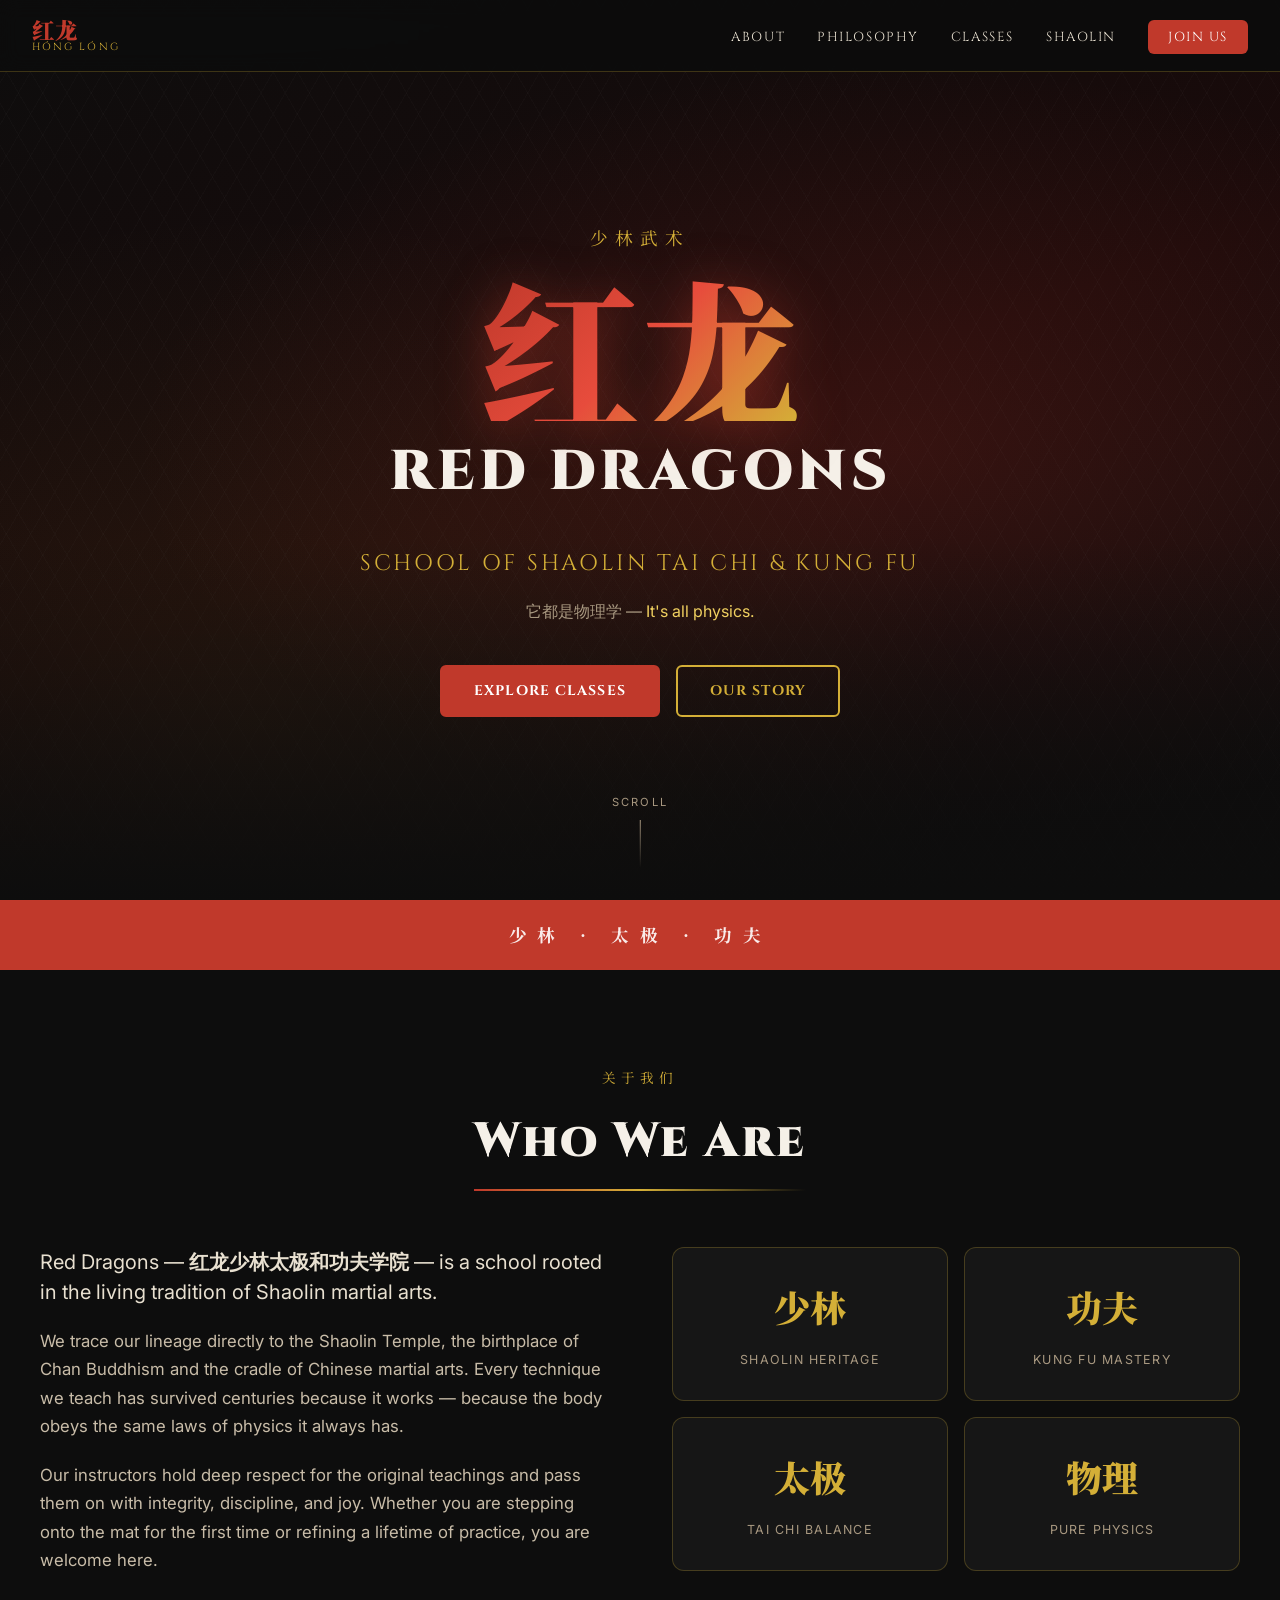
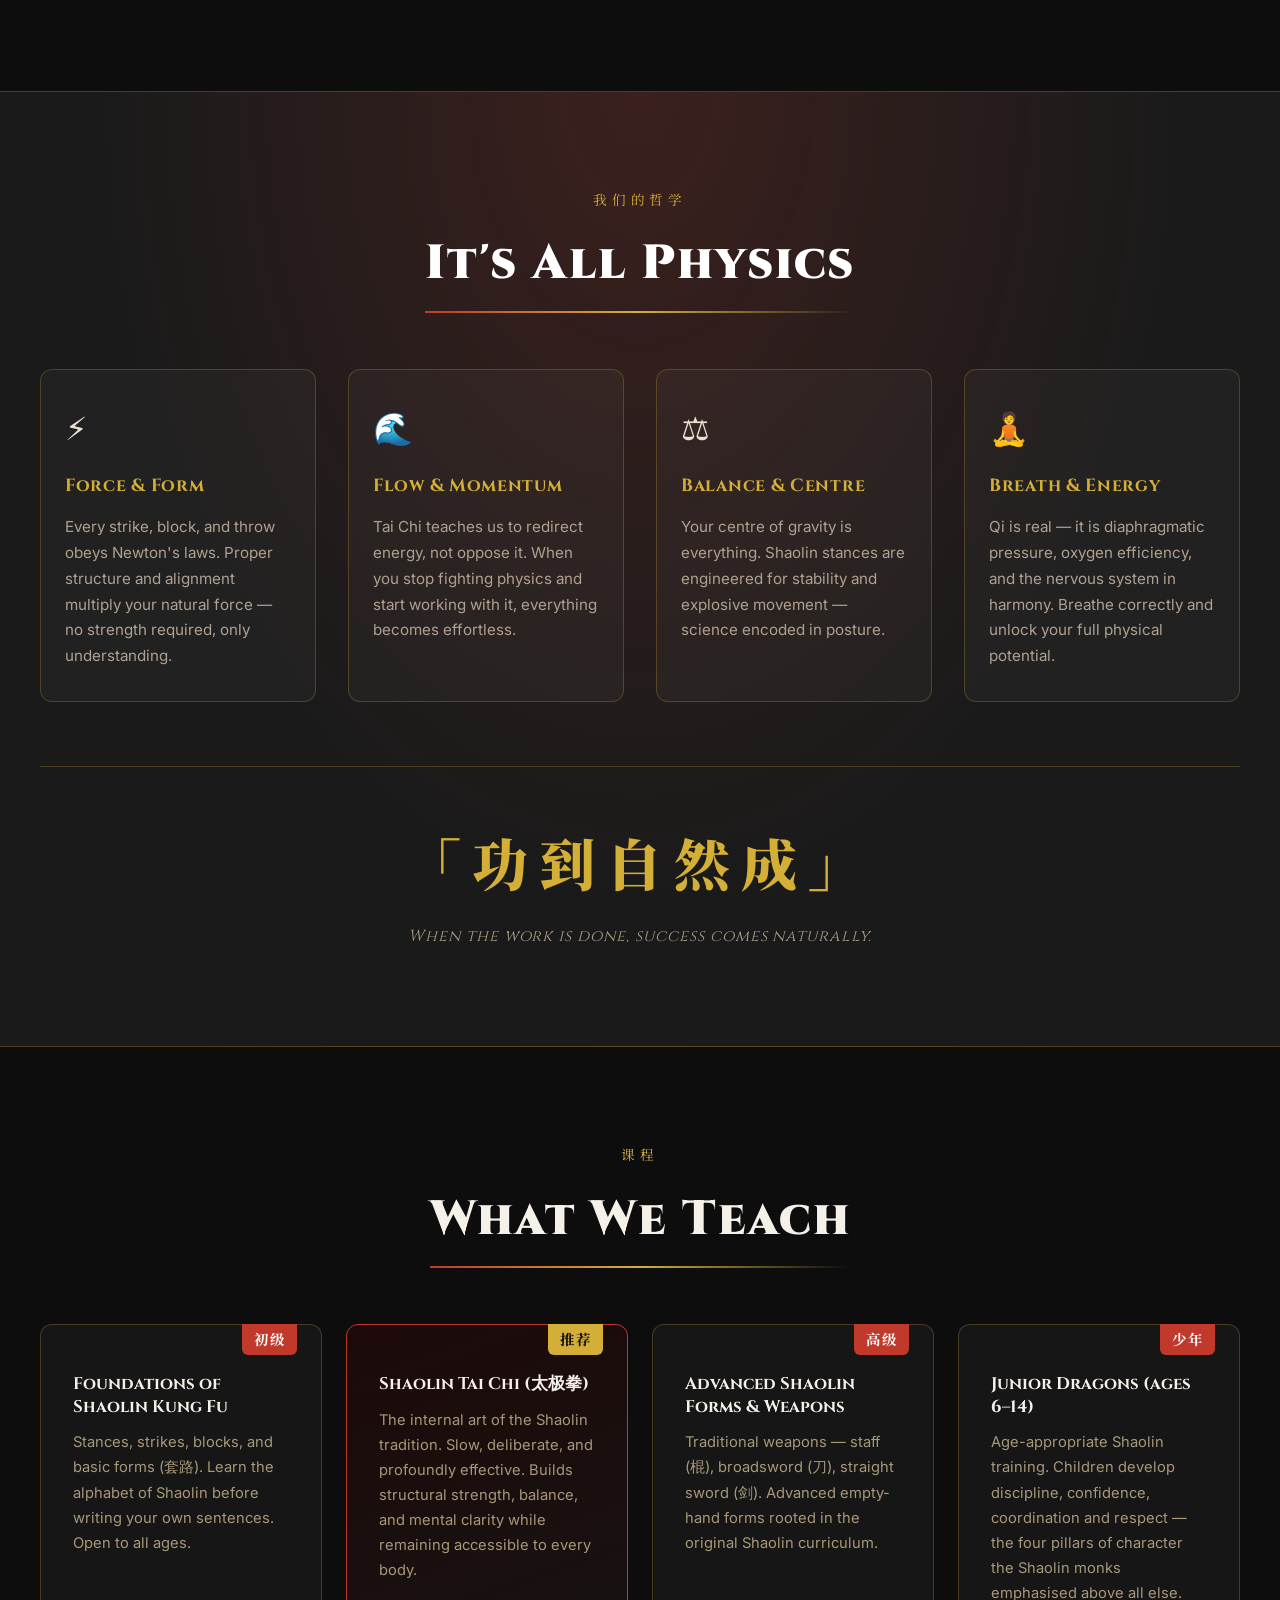
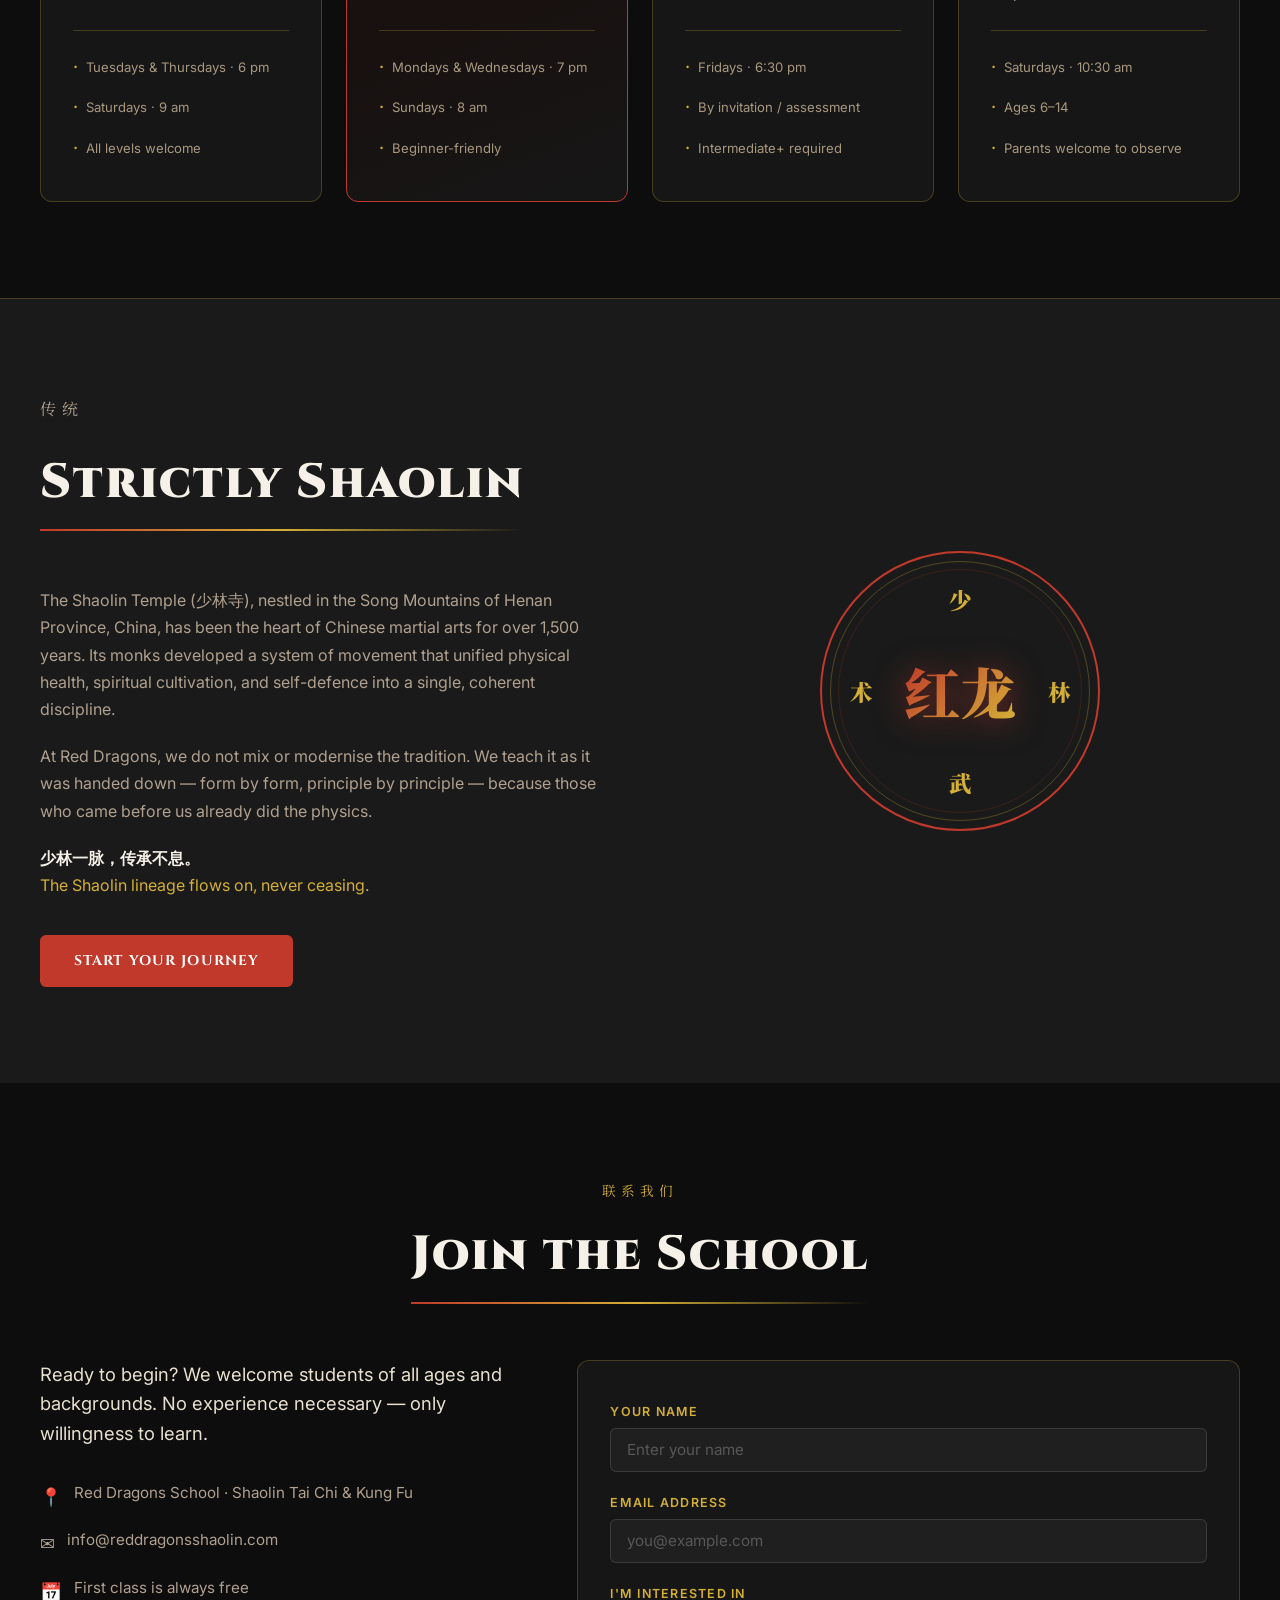
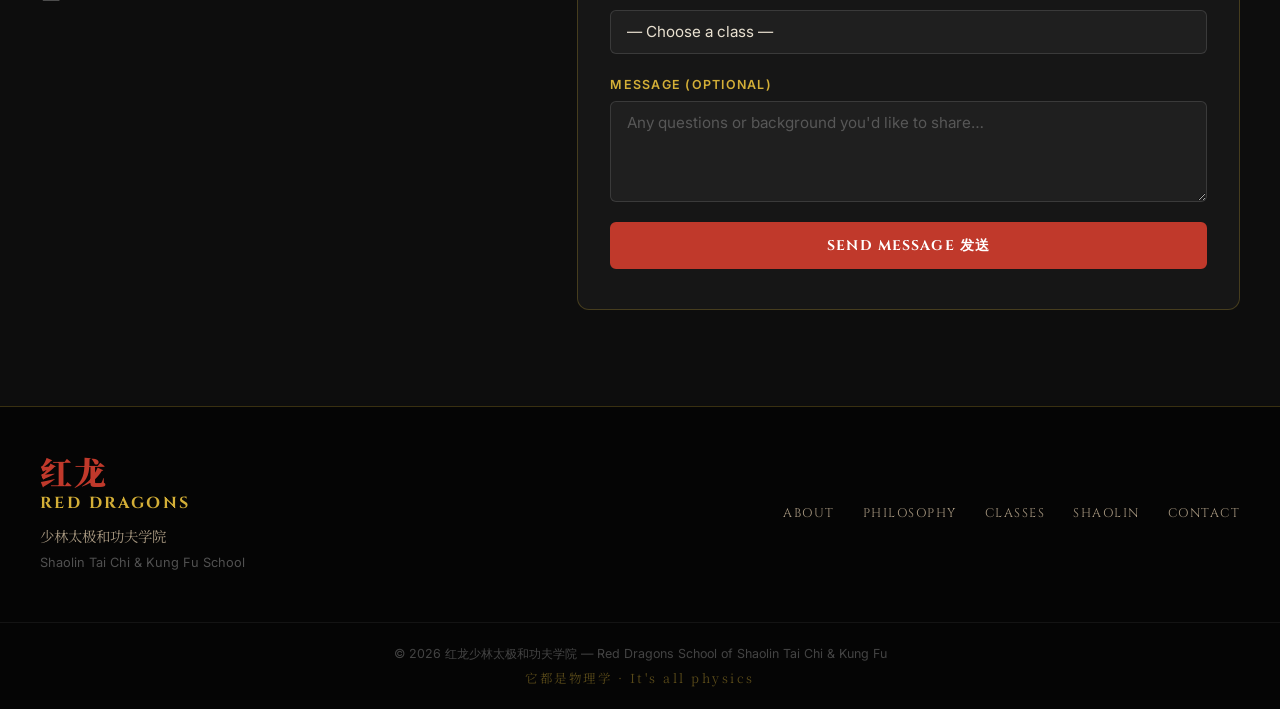
==== index.html @ 658c339e "Build Red Dragons School of Shaolin Tai Chi & Kung Fu website Agent-Logs-Url: https://github.com/May" ====
<!DOCTYPE html>
<html lang="en">
<head>
  <meta charset="UTF-8" />
  <meta name="viewport" content="width=device-width, initial-scale=1.0" />
  <title>红龙 Hóng Lóng — Red Dragons School of Shaolin Tai Chi &amp; Kung Fu</title>
  <meta name="description" content="Red Dragons School of Shaolin Tai Chi and Kung Fu. Strictly following the ancient teachings of Shaolin. It's all physics." />
  <link rel="preconnect" href="https://fonts.googleapis.com" />
  <link rel="preconnect" href="https://fonts.gstatic.com" crossorigin />
  <link href="https://fonts.googleapis.com/css2?family=Noto+Serif+SC:wght@400;700;900&family=Cinzel:wght@400;700;900&family=Inter:wght@300;400;600&display=swap" rel="stylesheet" />
  <link rel="stylesheet" href="styles.css" />
</head>
<body>

  <!-- ═══════════════════════════════════ NAV ═══════════════════════════════════ -->
  <nav class="nav" id="nav">
    <a href="#home" class="nav__logo">
      <span class="nav__logo-zh">红龙</span>
      <span class="nav__logo-en">Hóng Lóng</span>
    </a>
    <button class="nav__toggle" id="navToggle" aria-label="Open menu">
      <span></span><span></span><span></span>
    </button>
    <ul class="nav__links" id="navLinks">
      <li><a href="#about">About</a></li>
      <li><a href="#philosophy">Philosophy</a></li>
      <li><a href="#classes">Classes</a></li>
      <li><a href="#shaolin">Shaolin</a></li>
      <li><a href="#contact" class="nav__cta">Join Us</a></li>
    </ul>
  </nav>

  <!-- ═══════════════════════════════════ HERO ══════════════════════════════════ -->
  <section class="hero" id="home">
    <div class="hero__overlay"></div>
    <div class="hero__content">
      <p class="hero__pre">少林武术</p>
      <h1 class="hero__title">
        <span class="hero__title-zh">红龙</span>
        <span class="hero__title-en">Red Dragons</span>
      </h1>
      <p class="hero__subtitle">
        School of Shaolin Tai Chi &amp; Kung Fu
      </p>
      <p class="hero__tagline">它都是物理学 — <em>It's all physics.</em></p>
      <div class="hero__actions">
        <a href="#classes" class="btn btn--primary">Explore Classes</a>
        <a href="#about" class="btn btn--ghost">Our Story</a>
      </div>
    </div>
    <div class="hero__scroll-hint">
      <span>Scroll</span>
      <div class="hero__scroll-line"></div>
    </div>
  </section>

  <!-- ═══════════════════════════════════ DIVIDER ═══════════════════════════════ -->
  <div class="divider">
    <span>少林 · 太极 · 功夫</span>
  </div>

  <!-- ═══════════════════════════════════ ABOUT ════════════════════════════════ -->
  <section class="section about" id="about">
    <div class="container">
      <div class="section__header">
        <p class="section__label">关于我们</p>
        <h2 class="section__title">Who We Are</h2>
      </div>
      <div class="about__grid">
        <div class="about__text">
          <p class="about__lead">
            Red Dragons — <strong>红龙少林太极和功夫学院</strong> — is a school
            rooted in the living tradition of Shaolin martial arts.
          </p>
          <p>
            We trace our lineage directly to the Shaolin Temple, the birthplace of
            Chan Buddhism and the cradle of Chinese martial arts. Every technique
            we teach has survived centuries because it works — because the body obeys
            the same laws of physics it always has.
          </p>
          <p>
            Our instructors hold deep respect for the original teachings and pass
            them on with integrity, discipline, and joy. Whether you are stepping
            onto the mat for the first time or refining a lifetime of practice,
            you are welcome here.
          </p>
        </div>
        <div class="about__cards">
          <div class="stat-card">
            <span class="stat-card__number">少林</span>
            <span class="stat-card__label">Shaolin Heritage</span>
          </div>
          <div class="stat-card">
            <span class="stat-card__number">功夫</span>
            <span class="stat-card__label">Kung Fu Mastery</span>
          </div>
          <div class="stat-card">
            <span class="stat-card__number">太极</span>
            <span class="stat-card__label">Tai Chi Balance</span>
          </div>
          <div class="stat-card">
            <span class="stat-card__number">物理</span>
            <span class="stat-card__label">Pure Physics</span>
          </div>
        </div>
      </div>
    </div>
  </section>

  <!-- ═══════════════════════════════════ PHILOSOPHY ═══════════════════════════ -->
  <section class="section philosophy" id="philosophy">
    <div class="container">
      <div class="section__header section__header--light">
        <p class="section__label">我们的哲学</p>
        <h2 class="section__title">It's All Physics</h2>
      </div>
      <div class="philosophy__grid">

        <div class="pillar">
          <div class="pillar__icon">⚡</div>
          <h3 class="pillar__title">Force &amp; Form</h3>
          <p>Every strike, block, and throw obeys Newton's laws. Proper structure
          and alignment multiply your natural force — no strength required, only
          understanding.</p>
        </div>

        <div class="pillar">
          <div class="pillar__icon">🌊</div>
          <h3 class="pillar__title">Flow &amp; Momentum</h3>
          <p>Tai Chi teaches us to redirect energy, not oppose it. When you stop
          fighting physics and start working with it, everything becomes effortless.</p>
        </div>

        <div class="pillar">
          <div class="pillar__icon">⚖️</div>
          <h3 class="pillar__title">Balance &amp; Centre</h3>
          <p>Your centre of gravity is everything. Shaolin stances are engineered
          for stability and explosive movement — science encoded in posture.</p>
        </div>

        <div class="pillar">
          <div class="pillar__icon">🧘</div>
          <h3 class="pillar__title">Breath &amp; Energy</h3>
          <p>Qi is real — it is diaphragmatic pressure, oxygen efficiency, and
          the nervous system in harmony. Breathe correctly and unlock your
          full physical potential.</p>
        </div>

      </div>

      <blockquote class="philosophy__quote">
        <p>「功到自然成」</p>
        <cite>When the work is done, success comes naturally.</cite>
      </blockquote>
    </div>
  </section>

  <!-- ═══════════════════════════════════ CLASSES ══════════════════════════════ -->
  <section class="section classes" id="classes">
    <div class="container">
      <div class="section__header">
        <p class="section__label">课程</p>
        <h2 class="section__title">What We Teach</h2>
      </div>
      <div class="classes__grid">

        <div class="class-card">
          <div class="class-card__badge">初级</div>
          <h3 class="class-card__title">Foundations of Shaolin Kung Fu</h3>
          <p class="class-card__desc">
            Stances, strikes, blocks, and basic forms (套路). Learn the alphabet
            of Shaolin before writing your own sentences. Open to all ages.
          </p>
          <ul class="class-card__details">
            <li>Tuesdays &amp; Thursdays · 6 pm</li>
            <li>Saturdays · 9 am</li>
            <li>All levels welcome</li>
          </ul>
        </div>

        <div class="class-card class-card--featured">
          <div class="class-card__badge">推荐</div>
          <h3 class="class-card__title">Shaolin Tai Chi (太极拳)</h3>
          <p class="class-card__desc">
            The internal art of the Shaolin tradition. Slow, deliberate, and
            profoundly effective. Builds structural strength, balance, and
            mental clarity while remaining accessible to every body.
          </p>
          <ul class="class-card__details">
            <li>Mondays &amp; Wednesdays · 7 pm</li>
            <li>Sundays · 8 am</li>
            <li>Beginner-friendly</li>
          </ul>
        </div>

        <div class="class-card">
          <div class="class-card__badge">高级</div>
          <h3 class="class-card__title">Advanced Shaolin Forms &amp; Weapons</h3>
          <p class="class-card__desc">
            Traditional weapons — staff (棍), broadsword (刀), straight sword (剑).
            Advanced empty-hand forms rooted in the original Shaolin curriculum.
          </p>
          <ul class="class-card__details">
            <li>Fridays · 6:30 pm</li>
            <li>By invitation / assessment</li>
            <li>Intermediate+ required</li>
          </ul>
        </div>

        <div class="class-card">
          <div class="class-card__badge">少年</div>
          <h3 class="class-card__title">Junior Dragons (ages 6–14)</h3>
          <p class="class-card__desc">
            Age-appropriate Shaolin training. Children develop discipline,
            confidence, coordination and respect — the four pillars of
            character the Shaolin monks emphasised above all else.
          </p>
          <ul class="class-card__details">
            <li>Saturdays · 10:30 am</li>
            <li>Ages 6–14</li>
            <li>Parents welcome to observe</li>
          </ul>
        </div>

      </div>
    </div>
  </section>

  <!-- ═══════════════════════════════════ SHAOLIN ══════════════════════════════ -->
  <section class="section shaolin" id="shaolin">
    <div class="container shaolin__container">
      <div class="shaolin__text">
        <div class="section__header section__header--left">
          <p class="section__label">传统</p>
          <h2 class="section__title">Strictly Shaolin</h2>
        </div>
        <p>
          The Shaolin Temple (少林寺), nestled in the Song Mountains of Henan
          Province, China, has been the heart of Chinese martial arts for over
          1,500 years. Its monks developed a system of movement that unified
          physical health, spiritual cultivation, and self-defence into a
          single, coherent discipline.
        </p>
        <p>
          At Red Dragons, we do not mix or modernise the tradition. We teach it
          as it was handed down — form by form, principle by principle — because
          those who came before us already did the physics.
        </p>
        <p>
          <strong>少林一脉，传承不息。</strong><br />
          <em>The Shaolin lineage flows on, never ceasing.</em>
        </p>
        <a href="#contact" class="btn btn--primary">Start Your Journey</a>
      </div>
      <div class="shaolin__visual">
        <div class="shaolin__emblem">
          <div class="shaolin__circle">
            <span class="shaolin__zh">少</span>
            <span class="shaolin__zh">林</span>
            <span class="shaolin__zh">武</span>
            <span class="shaolin__zh">术</span>
          </div>
          <div class="shaolin__dragon-text">红龙</div>
        </div>
      </div>
    </div>
  </section>

  <!-- ═══════════════════════════════════ CONTACT ══════════════════════════════ -->
  <section class="section contact" id="contact">
    <div class="container">
      <div class="section__header">
        <p class="section__label">联系我们</p>
        <h2 class="section__title">Join the School</h2>
      </div>
      <div class="contact__grid">
        <div class="contact__info">
          <p class="contact__lead">
            Ready to begin? We welcome students of all ages and backgrounds.
            No experience necessary — only willingness to learn.
          </p>
          <div class="contact__items">
            <div class="contact__item">
              <span class="contact__icon">📍</span>
              <span>Red Dragons School · Shaolin Tai Chi &amp; Kung Fu</span>
            </div>
            <div class="contact__item">
              <span class="contact__icon">✉️</span>
              <span>info@reddragonsshaolin.com</span>
            </div>
            <div class="contact__item">
              <span class="contact__icon">📅</span>
              <span>First class is always free</span>
            </div>
          </div>
        </div>
        <form class="contact__form" id="contactForm">
          <div class="form__group">
            <label for="name">Your Name</label>
            <input type="text" id="name" name="name" placeholder="Enter your name" required />
          </div>
          <div class="form__group">
            <label for="email">Email Address</label>
            <input type="email" id="email" name="email" placeholder="you@example.com" required />
          </div>
          <div class="form__group">
            <label for="interest">I'm Interested In</label>
            <select id="interest" name="interest">
              <option value="">— Choose a class —</option>
              <option>Foundations of Shaolin Kung Fu</option>
              <option>Shaolin Tai Chi</option>
              <option>Advanced Forms &amp; Weapons</option>
              <option>Junior Dragons (ages 6–14)</option>
              <option>Not sure yet — tell me more</option>
            </select>
          </div>
          <div class="form__group">
            <label for="message">Message (optional)</label>
            <textarea id="message" name="message" rows="4" placeholder="Any questions or background you'd like to share…"></textarea>
          </div>
          <button type="submit" class="btn btn--primary btn--full">Send Message 发送</button>
        </form>
      </div>
    </div>
  </section>

  <!-- ═══════════════════════════════════ FOOTER ═══════════════════════════════ -->
  <footer class="footer">
    <div class="container footer__inner">
      <div class="footer__brand">
        <span class="footer__zh">红龙</span>
        <span class="footer__en">Red Dragons</span>
        <p class="footer__tagline">少林太极和功夫学院</p>
        <p class="footer__sub">Shaolin Tai Chi &amp; Kung Fu School</p>
      </div>
      <div class="footer__links">
        <a href="#about">About</a>
        <a href="#philosophy">Philosophy</a>
        <a href="#classes">Classes</a>
        <a href="#shaolin">Shaolin</a>
        <a href="#contact">Contact</a>
      </div>
    </div>
    <div class="footer__bottom">
      <p>© <span id="year"></span> 红龙少林太极和功夫学院 — Red Dragons School of Shaolin Tai Chi &amp; Kung Fu</p>
      <p class="footer__motto">它都是物理学 · It's all physics</p>
    </div>
  </footer>

  <script src="script.js"></script>
</body>
</html>
---- styles.css ----
/* ═══════════════════════════════════════════════════════════════════
   Red Dragons School of Shaolin Tai Chi & Kung Fu — styles.css
   Palette:  --red  #C0392B  |  --gold  #D4AF37  |  --dark  #0D0D0D
             --mid  #1A1A1A  |  --light #F5F0E8
   ═══════════════════════════════════════════════════════════════════ */

/* ─── RESET & BASE ────────────────────────────────────────────────── */
*, *::before, *::after {
  box-sizing: border-box;
  margin: 0;
  padding: 0;
}

:root {
  --red:    #C0392B;
  --red2:   #E74C3C;
  --gold:   #D4AF37;
  --gold2:  #F0D060;
  --dark:   #0D0D0D;
  --mid:    #1A1A1A;
  --card:   #161616;
  --border: rgba(212, 175, 55, 0.25);
  --light:  #F5F0E8;
  --muted:  #A89880;
  --text:   #E8E0D0;

  --font-serif: 'Cinzel', 'Georgia', serif;
  --font-zh:    'Noto Serif SC', 'STSong', serif;
  --font-body:  'Inter', system-ui, sans-serif;

  --radius:  6px;
  --radius-lg: 12px;
  --transition: 0.3s ease;
  --max-w: 1200px;
  --nav-h: 72px;
}

html {
  scroll-behavior: smooth;
  font-size: 16px;
}

body {
  background: var(--dark);
  color: var(--text);
  font-family: var(--font-body);
  line-height: 1.7;
  -webkit-font-smoothing: antialiased;
}

::selection {
  background: var(--red);
  color: #fff;
}

img { max-width: 100%; display: block; }

a {
  color: inherit;
  text-decoration: none;
}

/* ─── SCROLLBAR ───────────────────────────────────────────────────── */
::-webkit-scrollbar { width: 6px; }
::-webkit-scrollbar-track { background: var(--dark); }
::-webkit-scrollbar-thumb { background: var(--red); border-radius: 3px; }

/* ─── CONTAINER ───────────────────────────────────────────────────── */
.container {
  width: min(var(--max-w), 100% - 3rem);
  margin-inline: auto;
}

/* ─── BUTTONS ─────────────────────────────────────────────────────── */
.btn {
  display: inline-flex;
  align-items: center;
  gap: 0.5rem;
  padding: 0.75rem 2rem;
  border-radius: var(--radius);
  font-family: var(--font-serif);
  font-size: 0.875rem;
  font-weight: 700;
  letter-spacing: 0.08em;
  text-transform: uppercase;
  cursor: pointer;
  border: 2px solid transparent;
  transition: background var(--transition), color var(--transition),
              border-color var(--transition), transform var(--transition),
              box-shadow var(--transition);
}

.btn--primary {
  background: var(--red);
  color: #fff;
  border-color: var(--red);
}
.btn--primary:hover {
  background: var(--red2);
  border-color: var(--red2);
  transform: translateY(-2px);
  box-shadow: 0 8px 24px rgba(192, 57, 43, 0.4);
}

.btn--ghost {
  background: transparent;
  color: var(--gold);
  border-color: var(--gold);
}
.btn--ghost:hover {
  background: rgba(212, 175, 55, 0.1);
  transform: translateY(-2px);
}

.btn--full { width: 100%; justify-content: center; }

/* ─── NAV ─────────────────────────────────────────────────────────── */
.nav {
  position: fixed;
  inset-block-start: 0;
  inset-inline: 0;
  z-index: 1000;
  height: var(--nav-h);
  display: flex;
  align-items: center;
  justify-content: space-between;
  padding-inline: 2rem;
  background: rgba(13, 13, 13, 0.92);
  backdrop-filter: blur(10px);
  border-bottom: 1px solid var(--border);
  transition: background var(--transition);
}

.nav.scrolled {
  background: rgba(13, 13, 13, 0.98);
  box-shadow: 0 2px 20px rgba(0, 0, 0,0.5);
}

.nav__logo {
  display: flex;
  flex-direction: column;
  line-height: 1.1;
  transition: opacity var(--transition);
}
.nav__logo:hover { opacity: 0.8; }

.nav__logo-zh {
  font-family: var(--font-zh);
  font-size: 1.4rem;
  font-weight: 900;
  color: var(--red);
  letter-spacing: 0.05em;
}

.nav__logo-en {
  font-family: var(--font-serif);
  font-size: 0.65rem;
  font-weight: 400;
  color: var(--gold);
  letter-spacing: 0.2em;
  text-transform: uppercase;
}

.nav__links {
  display: flex;
  list-style: none;
  gap: 2rem;
  align-items: center;
}

.nav__links a {
  font-family: var(--font-serif);
  font-size: 0.82rem;
  font-weight: 400;
  letter-spacing: 0.12em;
  text-transform: uppercase;
  color: var(--text);
  position: relative;
  transition: color var(--transition);
}

.nav__links a::after {
  content: '';
  position: absolute;
  bottom: -3px;
  left: 0;
  right: 0;
  height: 1px;
  background: var(--gold);
  transform: scaleX(0);
  transform-origin: left;
  transition: transform var(--transition);
}
.nav__links a:hover { color: var(--gold); }
.nav__links a:hover::after { transform: scaleX(1); }

.nav__cta {
  background: var(--red) !important;
  color: #fff !important;
  padding: 0.5rem 1.25rem;
  border-radius: var(--radius);
}
.nav__cta::after { display: none !important; }
.nav__cta:hover { background: var(--red2) !important; }

.nav__toggle {
  display: none;
  flex-direction: column;
  gap: 5px;
  background: transparent;
  border: none;
  cursor: pointer;
  padding: 4px;
}
.nav__toggle span {
  display: block;
  width: 24px;
  height: 2px;
  background: var(--light);
  border-radius: 2px;
  transition: transform var(--transition), opacity var(--transition);
}
.nav__toggle.open span:nth-child(1) { transform: translateY(7px) rotate(45deg); }
.nav__toggle.open span:nth-child(2) { opacity: 0; }
.nav__toggle.open span:nth-child(3) { transform: translateY(-7px) rotate(-45deg); }

/* ─── HERO ────────────────────────────────────────────────────────── */
.hero {
  position: relative;
  min-height: 100vh;
  display: flex;
  align-items: center;
  justify-content: center;
  overflow: hidden;
  background:
    radial-gradient(ellipse at 70% 50%, rgba(192, 57, 43, 0.18) 0%, transparent 60%),
    radial-gradient(ellipse at 20% 80%, rgba(212, 175, 55, 0.08) 0%, transparent 50%),
    linear-gradient(160deg, #0D0D0D 0%, #1a0a0a 50%, #0D0D0D 100%);
}

/* Dragon-scale background pattern */
.hero::before {
  content: '';
  position: absolute;
  inset: 0;
  background-image:
    repeating-linear-gradient(
      60deg,
      transparent,
      transparent 20px,
      rgba(255, 255, 255,0.015) 20px,
      rgba(255, 255, 255,0.015) 21px
    ),
    repeating-linear-gradient(
      120deg,
      transparent,
      transparent 20px,
      rgba(255, 255, 255,0.015) 20px,
      rgba(255, 255, 255,0.015) 21px
    );
  pointer-events: none;
}

.hero__overlay {
  position: absolute;
  inset: 0;
  background: linear-gradient(to bottom, transparent 60%, var(--dark) 100%);
}

.hero__content {
  position: relative;
  text-align: center;
  padding: calc(var(--nav-h) + 2rem) 1.5rem 4rem;
  max-width: 860px;
}

.hero__pre {
  font-family: var(--font-zh);
  font-size: 1.1rem;
  color: var(--gold);
  letter-spacing: 0.4em;
  margin-bottom: 1.5rem;
  opacity: 0;
  animation: fadeUp 0.8s 0.2s forwards;
}

.hero__title {
  display: flex;
  flex-direction: column;
  align-items: center;
  gap: 0.25rem;
  margin-bottom: 1.5rem;
  opacity: 0;
  animation: fadeUp 0.8s 0.4s forwards;
}

.hero__title-zh {
  font-family: var(--font-zh);
  font-size: clamp(5rem, 14vw, 10rem);
  font-weight: 900;
  line-height: 0.9;
  background: linear-gradient(135deg, var(--red) 0%, var(--red2) 50%, var(--gold) 100%);
  -webkit-background-clip: text;
  -webkit-text-fill-color: transparent;
  background-clip: text;
  filter: drop-shadow(0 4px 24px rgba(192, 57, 43,0.5));
}

.hero__title-en {
  font-family: var(--font-serif);
  font-size: clamp(1.8rem, 5vw, 3.5rem);
  font-weight: 900;
  color: var(--light);
  letter-spacing: 0.08em;
  text-transform: uppercase;
}

.hero__subtitle {
  font-family: var(--font-serif);
  font-size: clamp(1rem, 2.5vw, 1.4rem);
  color: var(--gold);
  letter-spacing: 0.12em;
  text-transform: uppercase;
  margin-bottom: 1rem;
  opacity: 0;
  animation: fadeUp 0.8s 0.6s forwards;
}

.hero__tagline {
  font-size: 1rem;
  color: var(--muted);
  margin-bottom: 2.5rem;
  opacity: 0;
  animation: fadeUp 0.8s 0.7s forwards;
}
.hero__tagline em { color: var(--gold2); font-style: normal; }

.hero__actions {
  display: flex;
  gap: 1rem;
  justify-content: center;
  flex-wrap: wrap;
  opacity: 0;
  animation: fadeUp 0.8s 0.85s forwards;
}

.hero__scroll-hint {
  position: absolute;
  bottom: 2rem;
  left: 50%;
  transform: translateX(-50%);
  display: flex;
  flex-direction: column;
  align-items: center;
  gap: 0.5rem;
  font-size: 0.7rem;
  letter-spacing: 0.2em;
  text-transform: uppercase;
  color: var(--muted);
  opacity: 0;
  animation: fadeIn 1s 1.4s forwards;
}
.hero__scroll-line {
  width: 1px;
  height: 48px;
  background: linear-gradient(to bottom, var(--muted), transparent);
  animation: scrollPulse 2s ease-in-out infinite;
}

/* ─── SECTION DIVIDER ────────────────────────────────────────────── */
.divider {
  text-align: center;
  padding: 1.25rem;
  background: var(--red);
  font-family: var(--font-zh);
  font-size: 1.1rem;
  letter-spacing: 0.6em;
  color: rgba(255, 255, 255,0.9);
  font-weight: 700;
}

/* ─── SECTION BASE ────────────────────────────────────────────────── */
.section {
  padding-block: 6rem;
}

.section__header {
  text-align: center;
  margin-bottom: 4rem;
}

.section__header--left {
  text-align: left;
}

.section__label {
  font-family: var(--font-zh);
  font-size: 0.85rem;
  letter-spacing: 0.35em;
  color: var(--gold);
  text-transform: uppercase;
  margin-bottom: 0.75rem;
}

.section__title {
  font-family: var(--font-serif);
  font-size: clamp(2rem, 4vw, 3rem);
  font-weight: 900;
  color: var(--light);
  letter-spacing: 0.04em;
  position: relative;
  display: inline-block;
}

.section__header--light .section__title {
  color: #fff;
}

.section__title::after {
  content: '';
  position: absolute;
  bottom: -8px;
  left: 0;
  right: 0;
  height: 2px;
  background: linear-gradient(90deg, var(--red), var(--gold), transparent);
}

/* ─── ABOUT ───────────────────────────────────────────────────────── */
.about {
  background: var(--dark);
}

.about__grid {
  display: grid;
  grid-template-columns: 1fr 1fr;
  gap: 4rem;
  align-items: start;
}

.about__text p {
  margin-bottom: 1.25rem;
  color: #C8BCA8;
  font-size: 1.05rem;
}

.about__lead {
  font-size: 1.25rem !important;
  color: var(--text) !important;
  line-height: 1.5;
}

.about__cards {
  display: grid;
  grid-template-columns: 1fr 1fr;
  gap: 1rem;
}

.stat-card {
  background: var(--card);
  border: 1px solid var(--border);
  border-radius: var(--radius-lg);
  padding: 1.75rem 1.25rem;
  text-align: center;
  transition: border-color var(--transition), transform var(--transition);
}
.stat-card:hover {
  border-color: var(--gold);
  transform: translateY(-4px);
}

.stat-card__number {
  display: block;
  font-family: var(--font-zh);
  font-size: 2.25rem;
  font-weight: 900;
  color: var(--gold);
  margin-bottom: 0.5rem;
}

.stat-card__label {
  font-size: 0.78rem;
  letter-spacing: 0.1em;
  text-transform: uppercase;
  color: var(--muted);
}

/* ─── PHILOSOPHY ──────────────────────────────────────────────────── */
.philosophy {
  background:
    radial-gradient(ellipse at 50% 0%, rgba(192, 57, 43, 0.2) 0%, transparent 60%),
    var(--mid);
  border-top: 1px solid var(--border);
  border-bottom: 1px solid var(--border);
}

.philosophy__grid {
  display: grid;
  grid-template-columns: repeat(auto-fit, minmax(240px, 1fr));
  gap: 2rem;
  margin-bottom: 4rem;
}

.pillar {
  background: rgba(255, 255, 255,0.03);
  border: 1px solid var(--border);
  border-radius: var(--radius-lg);
  padding: 2rem 1.5rem;
  transition: background var(--transition), border-color var(--transition),
              transform var(--transition);
}
.pillar:hover {
  background: rgba(255, 255, 255,0.06);
  border-color: var(--red);
  transform: translateY(-4px);
}

.pillar__icon {
  font-size: 2rem;
  margin-bottom: 1rem;
}

.pillar__title {
  font-family: var(--font-serif);
  font-size: 1.1rem;
  font-weight: 700;
  color: var(--gold);
  margin-bottom: 0.75rem;
  letter-spacing: 0.04em;
}

.pillar p {
  color: #B0A090;
  font-size: 0.95rem;
}

.philosophy__quote {
  text-align: center;
  border-left: none;
  border-top: 1px solid var(--border);
  padding-top: 3rem;
}

.philosophy__quote p {
  font-family: var(--font-zh);
  font-size: clamp(2rem, 5vw, 3.5rem);
  font-weight: 900;
  color: var(--gold);
  letter-spacing: 0.2em;
  margin-bottom: 0.75rem;
}

.philosophy__quote cite {
  font-family: var(--font-serif);
  font-size: 1rem;
  font-style: italic;
  color: var(--muted);
  letter-spacing: 0.06em;
}

/* ─── CLASSES ─────────────────────────────────────────────────────── */
.classes {
  background: var(--dark);
}

.classes__grid {
  display: grid;
  grid-template-columns: repeat(auto-fit, minmax(260px, 1fr));
  gap: 1.5rem;
}

.class-card {
  background: var(--card);
  border: 1px solid var(--border);
  border-radius: var(--radius-lg);
  padding: 2rem;
  position: relative;
  transition: border-color var(--transition), transform var(--transition),
              box-shadow var(--transition);
  display: flex;
  flex-direction: column;
}
.class-card:hover {
  border-color: var(--gold);
  transform: translateY(-6px);
  box-shadow: 0 12px 40px rgba(0, 0, 0,0.4);
}

.class-card--featured {
  border-color: var(--red);
  background: linear-gradient(160deg, #1c0a09 0%, var(--card) 100%);
}
.class-card--featured:hover {
  border-color: var(--red2);
  box-shadow: 0 12px 40px rgba(192, 57, 43,0.3);
}

.class-card__badge {
  position: absolute;
  top: -1px;
  right: 1.5rem;
  background: var(--red);
  color: #fff;
  font-family: var(--font-zh);
  font-size: 0.9rem;
  font-weight: 700;
  padding: 0.2rem 0.75rem;
  border-radius: 0 0 var(--radius) var(--radius);
  letter-spacing: 0.1em;
}

.class-card--featured .class-card__badge {
  background: var(--gold);
  color: var(--dark);
}

.class-card__title {
  font-family: var(--font-serif);
  font-size: 1.05rem;
  font-weight: 700;
  color: var(--light);
  margin-bottom: 0.75rem;
  margin-top: 1rem;
  line-height: 1.35;
}

.class-card__desc {
  color: #A89878;
  font-size: 0.92rem;
  flex: 1;
  margin-bottom: 1.5rem;
}

.class-card__details {
  list-style: none;
  border-top: 1px solid var(--border);
  padding-top: 1rem;
}
.class-card__details li {
  font-size: 0.82rem;
  color: var(--muted);
  padding: 0.25rem 0;
  display: flex;
  align-items: center;
  gap: 0.5rem;
}
.class-card__details li::before {
  content: '·';
  color: var(--gold);
  font-size: 1.2rem;
}

/* ─── SHAOLIN ─────────────────────────────────────────────────────── */
.shaolin {
  background: var(--mid);
  border-top: 1px solid var(--border);
}

.shaolin__container {
  display: grid;
  grid-template-columns: 1fr 1fr;
  gap: 5rem;
  align-items: center;
}

.shaolin__text p {
  color: #B0A090;
  margin-bottom: 1.25rem;
  font-size: 1rem;
}

.shaolin__text strong { color: var(--light); }
.shaolin__text em { color: var(--gold); font-style: normal; }

.shaolin__text .btn {
  margin-top: 1rem;
}

.shaolin__visual {
  display: flex;
  justify-content: center;
  align-items: center;
}

.shaolin__emblem {
  position: relative;
  width: 280px;
  height: 280px;
  display: flex;
  align-items: center;
  justify-content: center;
}

.shaolin__circle {
  position: absolute;
  width: 100%;
  height: 100%;
  border: 2px solid var(--red);
  border-radius: 50%;
  display: flex;
  align-items: center;
  justify-content: center;
  animation: rotateSlow 20s linear infinite;
}

.shaolin__circle::before,
.shaolin__circle::after {
  content: '';
  position: absolute;
  inset: 8px;
  border-radius: 50%;
  border: 1px solid rgba(212, 175, 55, 0.3);
}
.shaolin__circle::after {
  inset: 16px;
  border-color: rgba(192, 57, 43, 0.2);
}

.shaolin__zh {
  position: absolute;
  font-family: var(--font-zh);
  font-size: 1.4rem;
  font-weight: 900;
  color: var(--gold);
}

.shaolin__zh:nth-child(1) { top: 10%;  left: 50%; transform: translateX(-50%); }
.shaolin__zh:nth-child(2) { right: 10%; top: 50%; transform: translateY(-50%); }
.shaolin__zh:nth-child(3) { bottom: 10%; left: 50%; transform: translateX(-50%); }
.shaolin__zh:nth-child(4) { left: 10%;  top: 50%; transform: translateY(-50%); }

.shaolin__dragon-text {
  font-family: var(--font-zh);
  font-size: 3.5rem;
  font-weight: 900;
  background: linear-gradient(135deg, var(--red) 0%, var(--gold) 100%);
  -webkit-background-clip: text;
  -webkit-text-fill-color: transparent;
  background-clip: text;
  text-align: center;
  line-height: 1;
  position: relative;
  z-index: 1;
  filter: drop-shadow(0 2px 16px rgba(192, 57, 43,0.6));
}

/* ─── CONTACT ─────────────────────────────────────────────────────── */
.contact {
  background: var(--dark);
}

.contact__grid {
  display: grid;
  grid-template-columns: 1fr 1.4fr;
  gap: 4rem;
  align-items: start;
}

.contact__lead {
  font-size: 1.15rem;
  color: var(--text);
  margin-bottom: 2rem;
  line-height: 1.6;
}

.contact__items {
  display: flex;
  flex-direction: column;
  gap: 1rem;
}

.contact__item {
  display: flex;
  align-items: flex-start;
  gap: 0.75rem;
  color: #B0A090;
  font-size: 0.95rem;
}

.contact__icon {
  font-size: 1.1rem;
  flex-shrink: 0;
  margin-top: 0.1rem;
}

/* ─── FORM ────────────────────────────────────────────────────────── */
.contact__form {
  background: var(--card);
  border: 1px solid var(--border);
  border-radius: var(--radius-lg);
  padding: 2.5rem 2rem;
  display: flex;
  flex-direction: column;
  gap: 1.25rem;
}

.form__group {
  display: flex;
  flex-direction: column;
  gap: 0.4rem;
}

.form__group label {
  font-size: 0.78rem;
  letter-spacing: 0.1em;
  text-transform: uppercase;
  color: var(--gold);
  font-weight: 600;
}

.form__group input,
.form__group select,
.form__group textarea {
  background: rgba(255, 255, 255,0.04);
  border: 1px solid rgba(255, 255, 255,0.12);
  border-radius: var(--radius);
  color: var(--text);
  font-family: var(--font-body);
  font-size: 0.95rem;
  padding: 0.7rem 1rem;
  width: 100%;
  transition: border-color var(--transition), background var(--transition);
  outline: none;
  appearance: none;
}

.form__group input:focus,
.form__group select:focus,
.form__group textarea:focus {
  border-color: var(--gold);
  background: rgba(255, 255, 255,0.07);
}

.form__group select option {
  background: var(--card);
  color: var(--text);
}

.form__group textarea { resize: vertical; min-height: 100px; }

.form__group input::placeholder,
.form__group textarea::placeholder { color: rgba(255, 255, 255,0.25); }

/* success message */
.form__success {
  text-align: center;
  padding: 2rem;
  color: var(--gold);
  font-family: var(--font-serif);
  font-size: 1.1rem;
}

/* ─── FOOTER ──────────────────────────────────────────────────────── */
.footer {
  background: #050505;
  border-top: 1px solid var(--border);
}

.footer__inner {
  display: flex;
  align-items: center;
  justify-content: space-between;
  flex-wrap: wrap;
  gap: 2rem;
  padding-block: 3rem;
}

.footer__brand {
  display: flex;
  flex-direction: column;
  gap: 0.2rem;
}

.footer__zh {
  font-family: var(--font-zh);
  font-size: 2rem;
  font-weight: 900;
  color: var(--red);
  letter-spacing: 0.05em;
  line-height: 1;
}

.footer__en {
  font-family: var(--font-serif);
  font-size: 1rem;
  font-weight: 700;
  color: var(--gold);
  letter-spacing: 0.15em;
  text-transform: uppercase;
}

.footer__tagline {
  font-family: var(--font-zh);
  font-size: 0.9rem;
  color: var(--muted);
  margin-top: 0.25rem;
}

.footer__sub {
  font-size: 0.8rem;
  color: rgba(255, 255, 255,0.3);
}

.footer__links {
  display: flex;
  gap: 1.75rem;
  flex-wrap: wrap;
}

.footer__links a {
  font-family: var(--font-serif);
  font-size: 0.78rem;
  letter-spacing: 0.12em;
  text-transform: uppercase;
  color: var(--muted);
  transition: color var(--transition);
}
.footer__links a:hover { color: var(--gold); }

.footer__bottom {
  border-top: 1px solid rgba(255, 255, 255,0.06);
  padding-block: 1.25rem;
  text-align: center;
  font-size: 0.78rem;
  color: rgba(255, 255, 255,0.25);
  display: flex;
  flex-direction: column;
  gap: 0.25rem;
}

.footer__motto {
  color: rgba(212, 175, 55, 0.4);
  font-family: var(--font-zh);
  letter-spacing: 0.2em;
}

/* ─── ANIMATIONS ──────────────────────────────────────────────────── */
@keyframes fadeUp {
  from { opacity: 0; transform: translateY(24px); }
  to   { opacity: 1; transform: translateY(0); }
}

@keyframes fadeIn {
  from { opacity: 0; }
  to   { opacity: 1; }
}

@keyframes scrollPulse {
  0%, 100% { transform: scaleY(1); opacity: 0.6; }
  50%       { transform: scaleY(1.3); opacity: 1; }
}

@keyframes rotateSlow {
  from { transform: rotate(0deg); }
  to   { transform: rotate(360deg); }
}

/* ─── SCROLL REVEAL ───────────────────────────────────────────────── */
.reveal {
  opacity: 0;
  transform: translateY(30px);
  transition: opacity 0.7s ease, transform 0.7s ease;
}
.reveal.visible {
  opacity: 1;
  transform: translateY(0);
}

/* ─── RESPONSIVE ──────────────────────────────────────────────────── */
@media (max-width: 900px) {
  .about__grid,
  .shaolin__container,
  .contact__grid {
    grid-template-columns: 1fr;
    gap: 3rem;
  }

  .shaolin__visual { order: -1; }

  .nav__links {
    position: fixed;
    inset-block-start: var(--nav-h);
    inset-inline: 0;
    background: rgba(13, 13, 13,0.98);
    backdrop-filter: blur(10px);
    flex-direction: column;
    padding: 2rem;
    gap: 1.5rem;
    border-bottom: 1px solid var(--border);
    transform: translateY(-110%);
    transition: transform var(--transition);
  }

  .nav__links.open {
    transform: translateY(0);
  }

  .nav__toggle { display: flex; }
}

@media (max-width: 600px) {
  .section { padding-block: 4rem; }
  .hero__content { padding-top: calc(var(--nav-h) + 1rem); }
  .about__cards { grid-template-columns: 1fr 1fr; }
  .hero__actions { flex-direction: column; align-items: center; }
  .contact__form { padding: 1.5rem 1.25rem; }
  .footer__inner { flex-direction: column; align-items: flex-start; }
  .footer__links { gap: 1rem; }
}
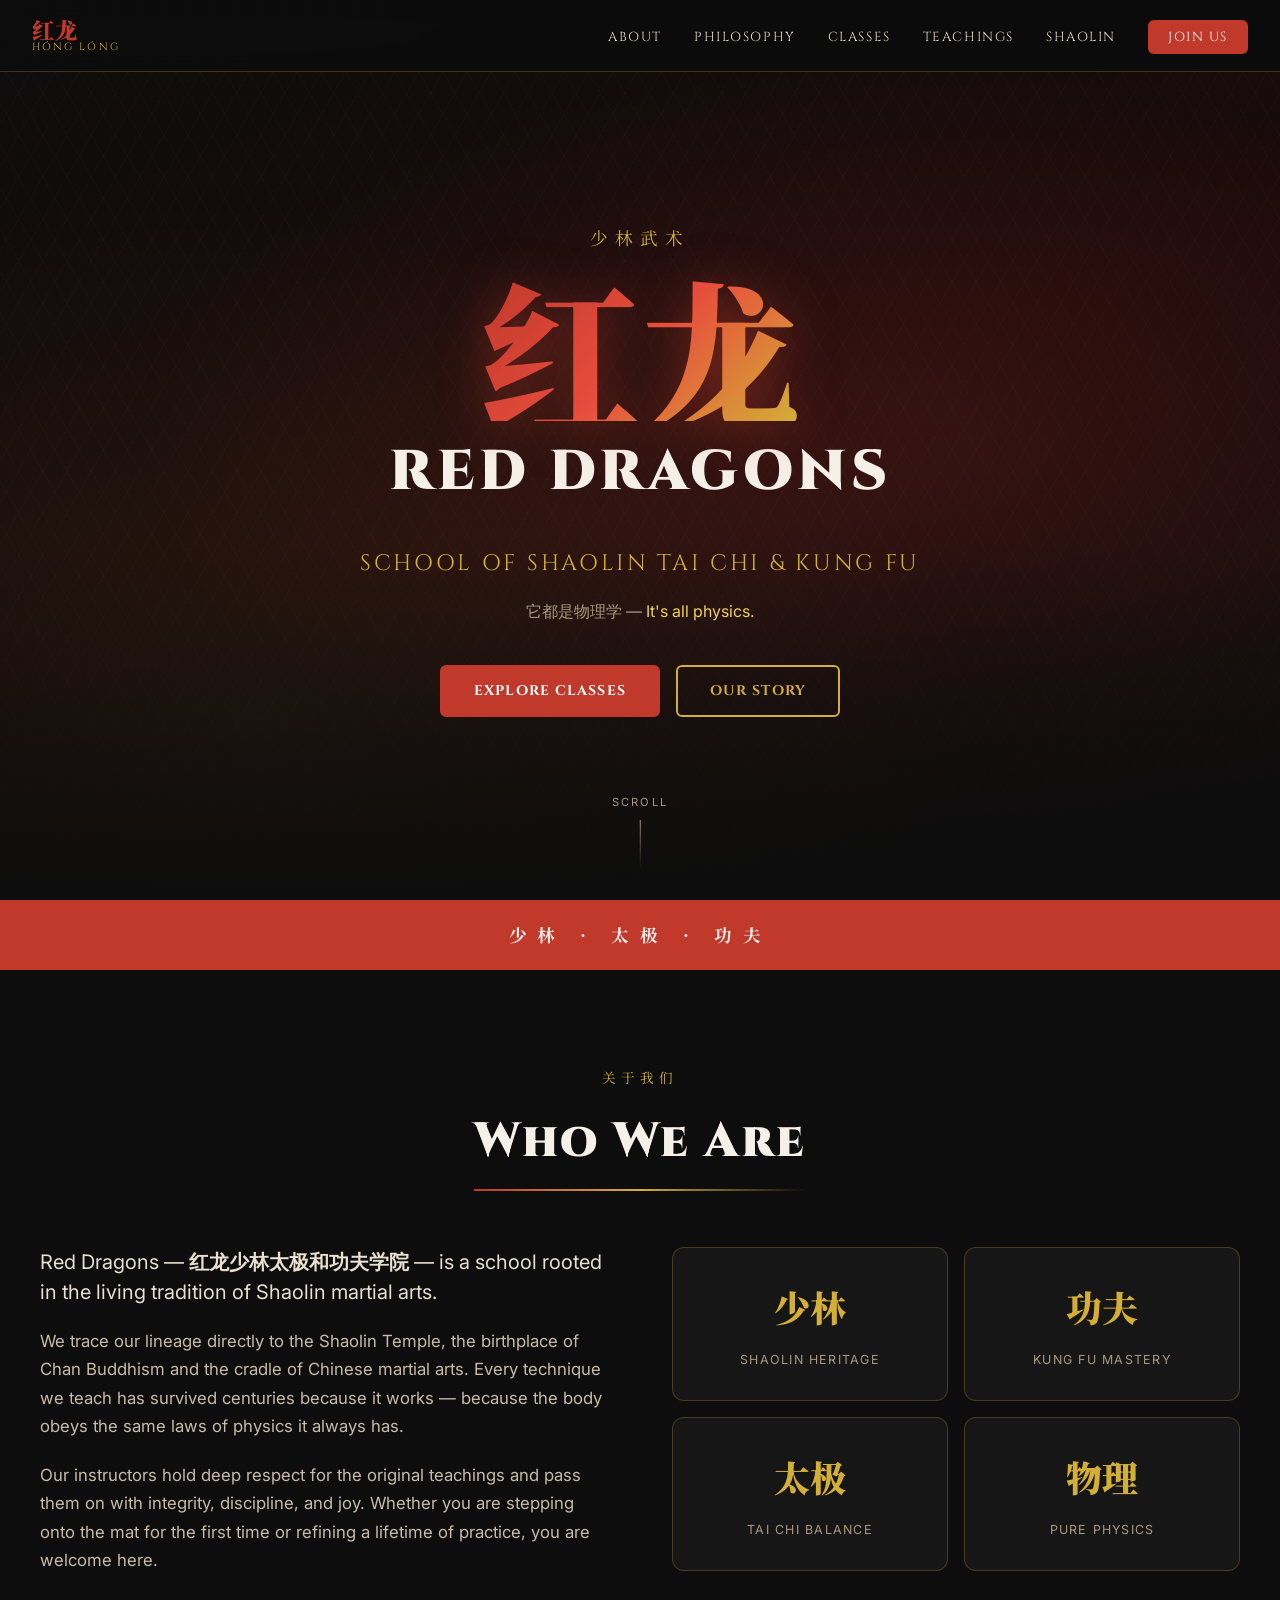
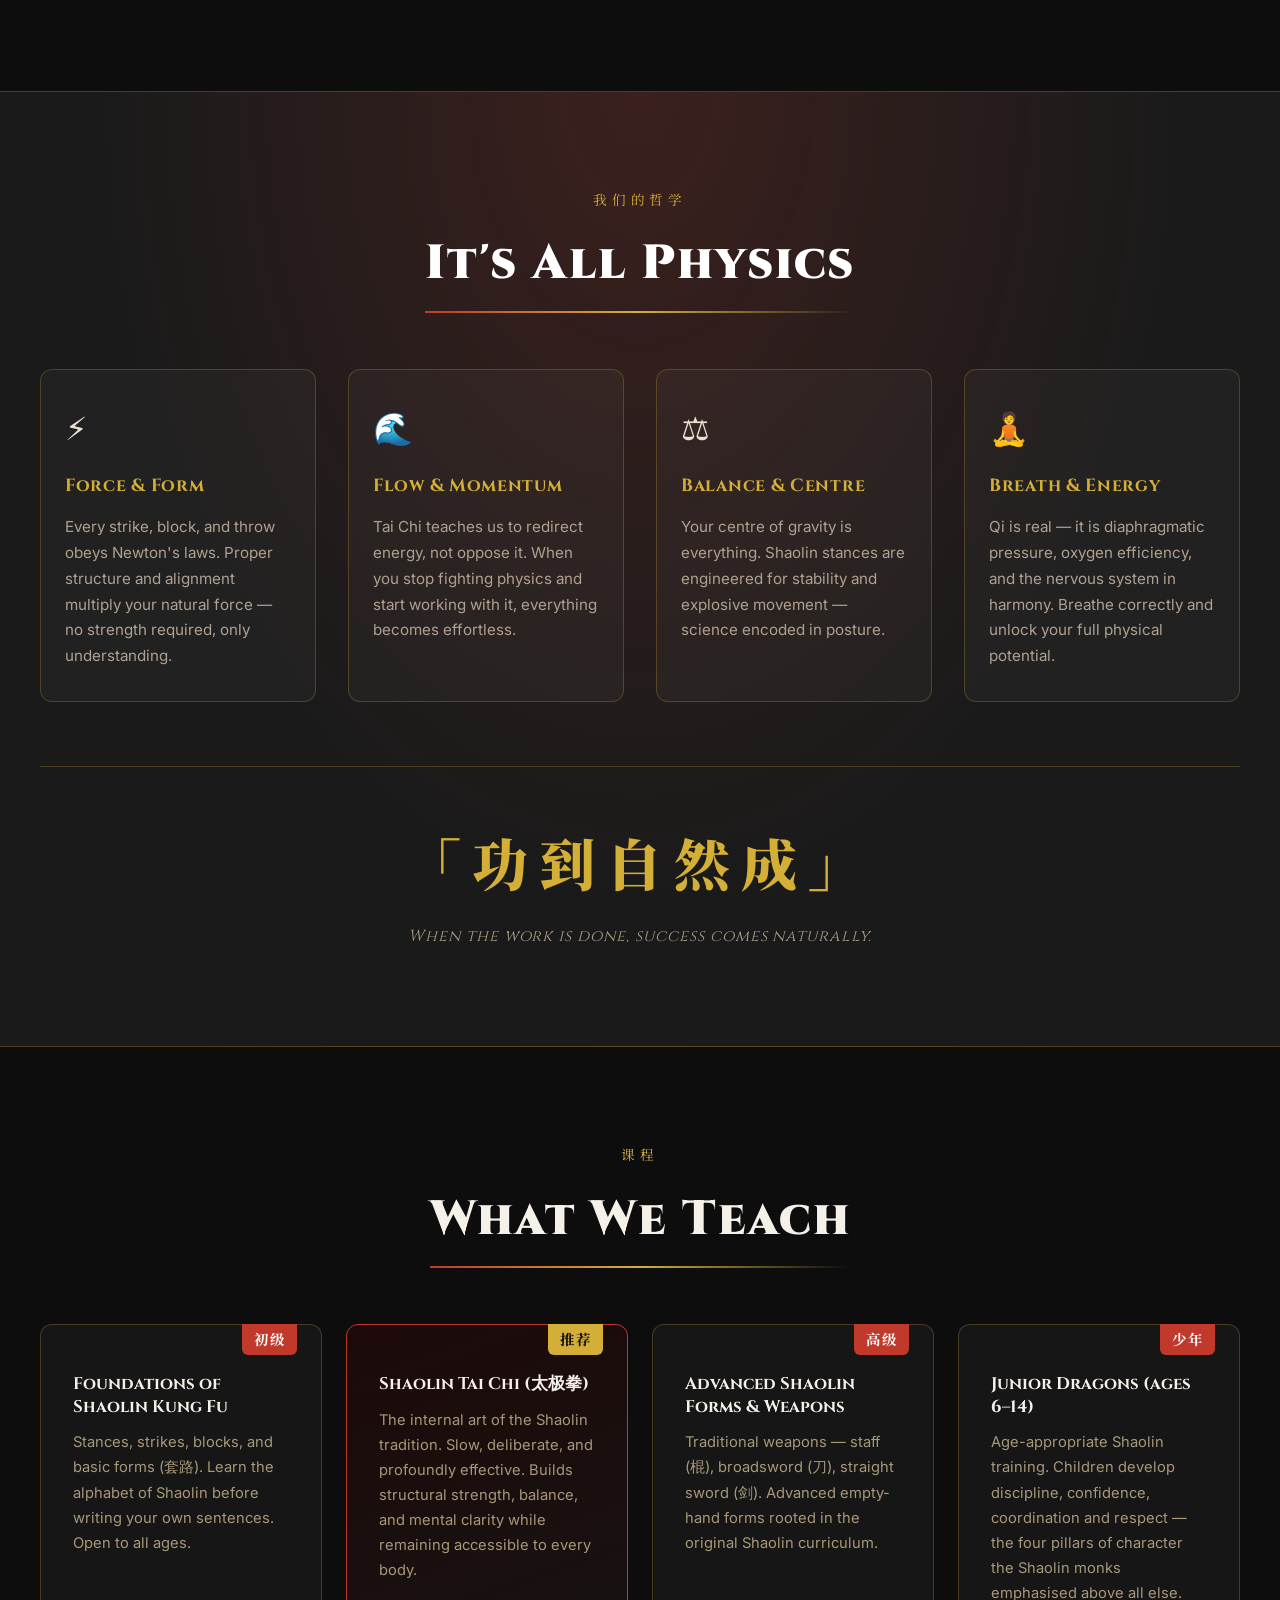
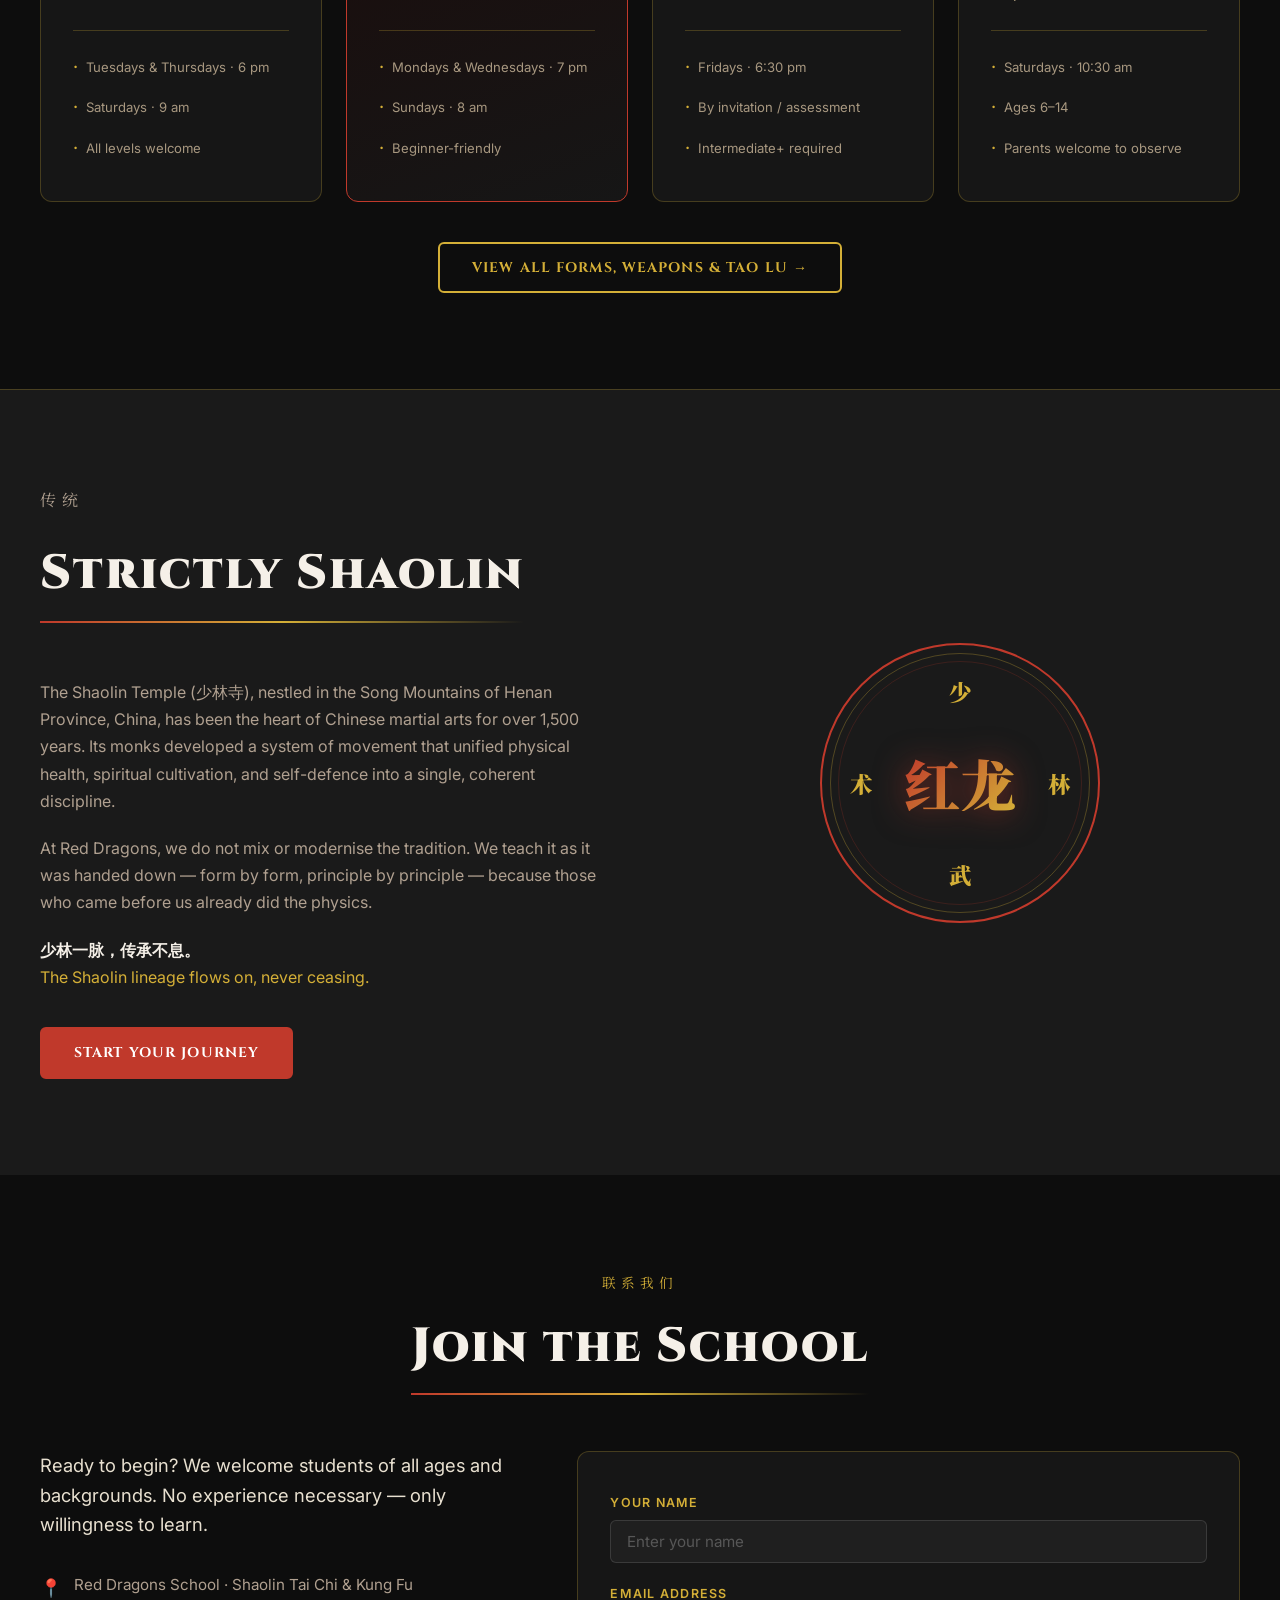
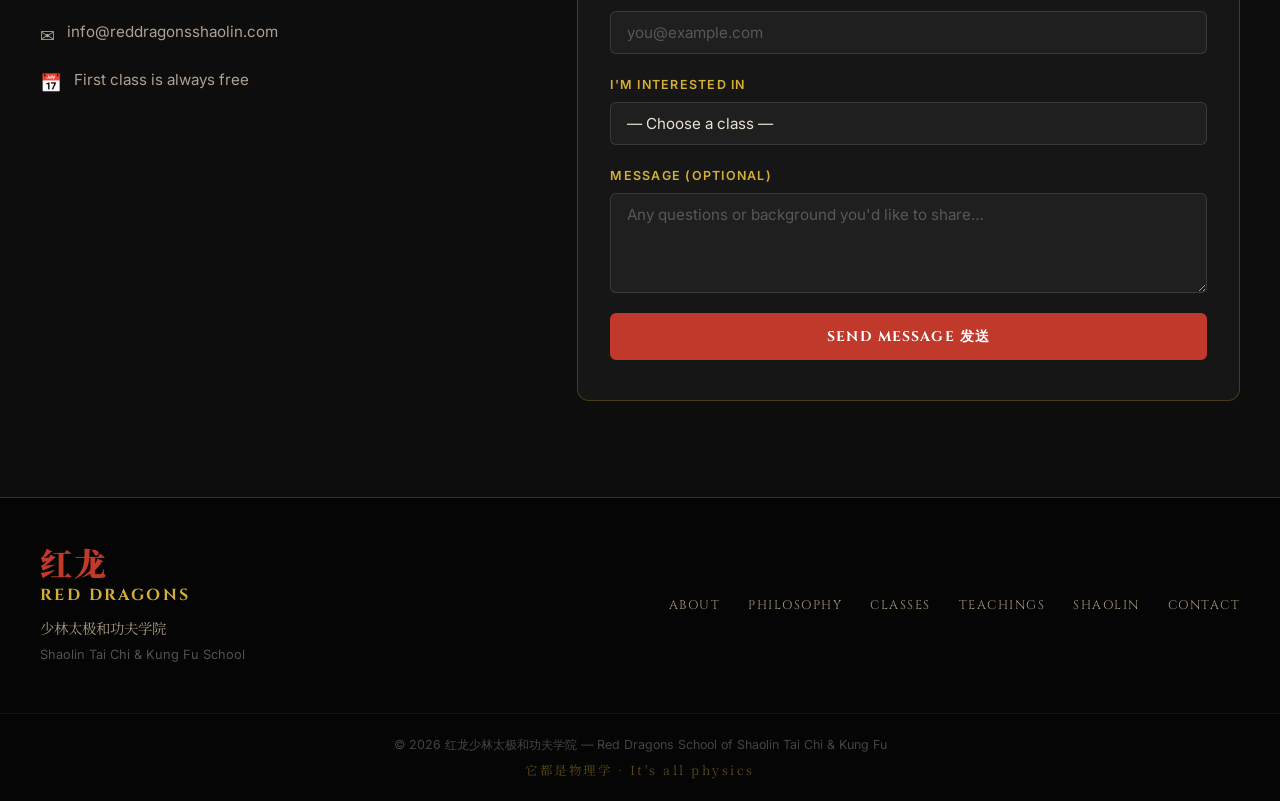
==== commit a0a27719: "Add Teachings page — Shaolin forms, Five Animals, Tai Chi, weapons & Tao Lu Agent-Logs-Url: https://" ====
--- a/index.html
+++ b/index.html
@@ -25,6 +25,7 @@
       <li><a href="#about">About</a></li>
       <li><a href="#philosophy">Philosophy</a></li>
       <li><a href="#classes">Classes</a></li>
+      <li><a href="teachings.html">Teachings</a></li>
       <li><a href="#shaolin">Shaolin</a></li>
       <li><a href="#contact" class="nav__cta">Join Us</a></li>
     </ul>
@@ -223,10 +224,11 @@
         </div>
 
       </div>
-    </div>
-  </section>
-
-  <!-- ═══════════════════════════════════ SHAOLIN ══════════════════════════════ -->
+      <div class="classes__cta">
+        <a href="teachings.html" class="btn btn--ghost">View All Forms, Weapons &amp; Tao Lu →</a>
+      </div>
+    </div>
+  </section>
   <section class="section shaolin" id="shaolin">
     <div class="container shaolin__container">
       <div class="shaolin__text">
@@ -337,6 +339,7 @@
         <a href="#about">About</a>
         <a href="#philosophy">Philosophy</a>
         <a href="#classes">Classes</a>
+        <a href="teachings.html">Teachings</a>
         <a href="#shaolin">Shaolin</a>
         <a href="#contact">Contact</a>
       </div>
--- a/styles.css
+++ b/styles.css
@@ -569,6 +569,11 @@
   gap: 1.5rem;
 }
 
+.classes__cta {
+  margin-top: 2.5rem;
+  text-align: center;
+}
+
 .class-card {
   background: var(--card);
   border: 1px solid var(--border);
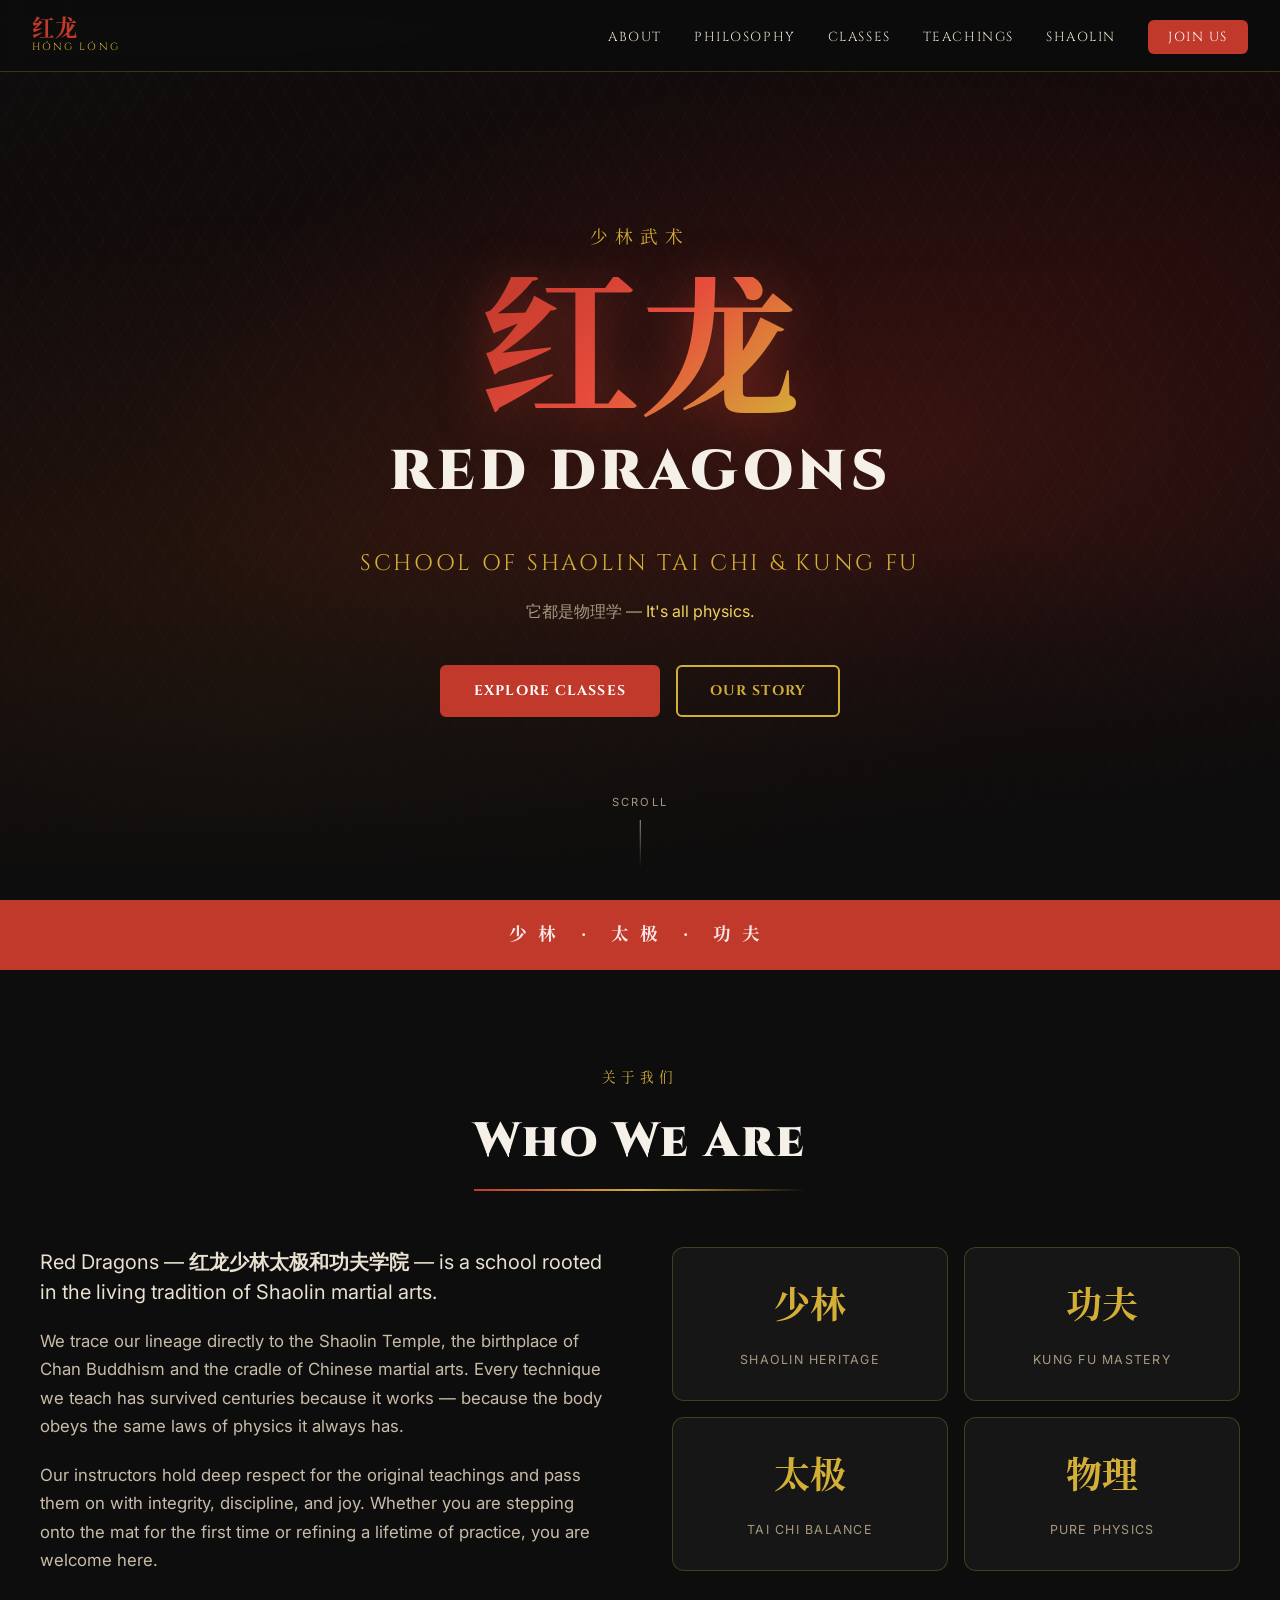
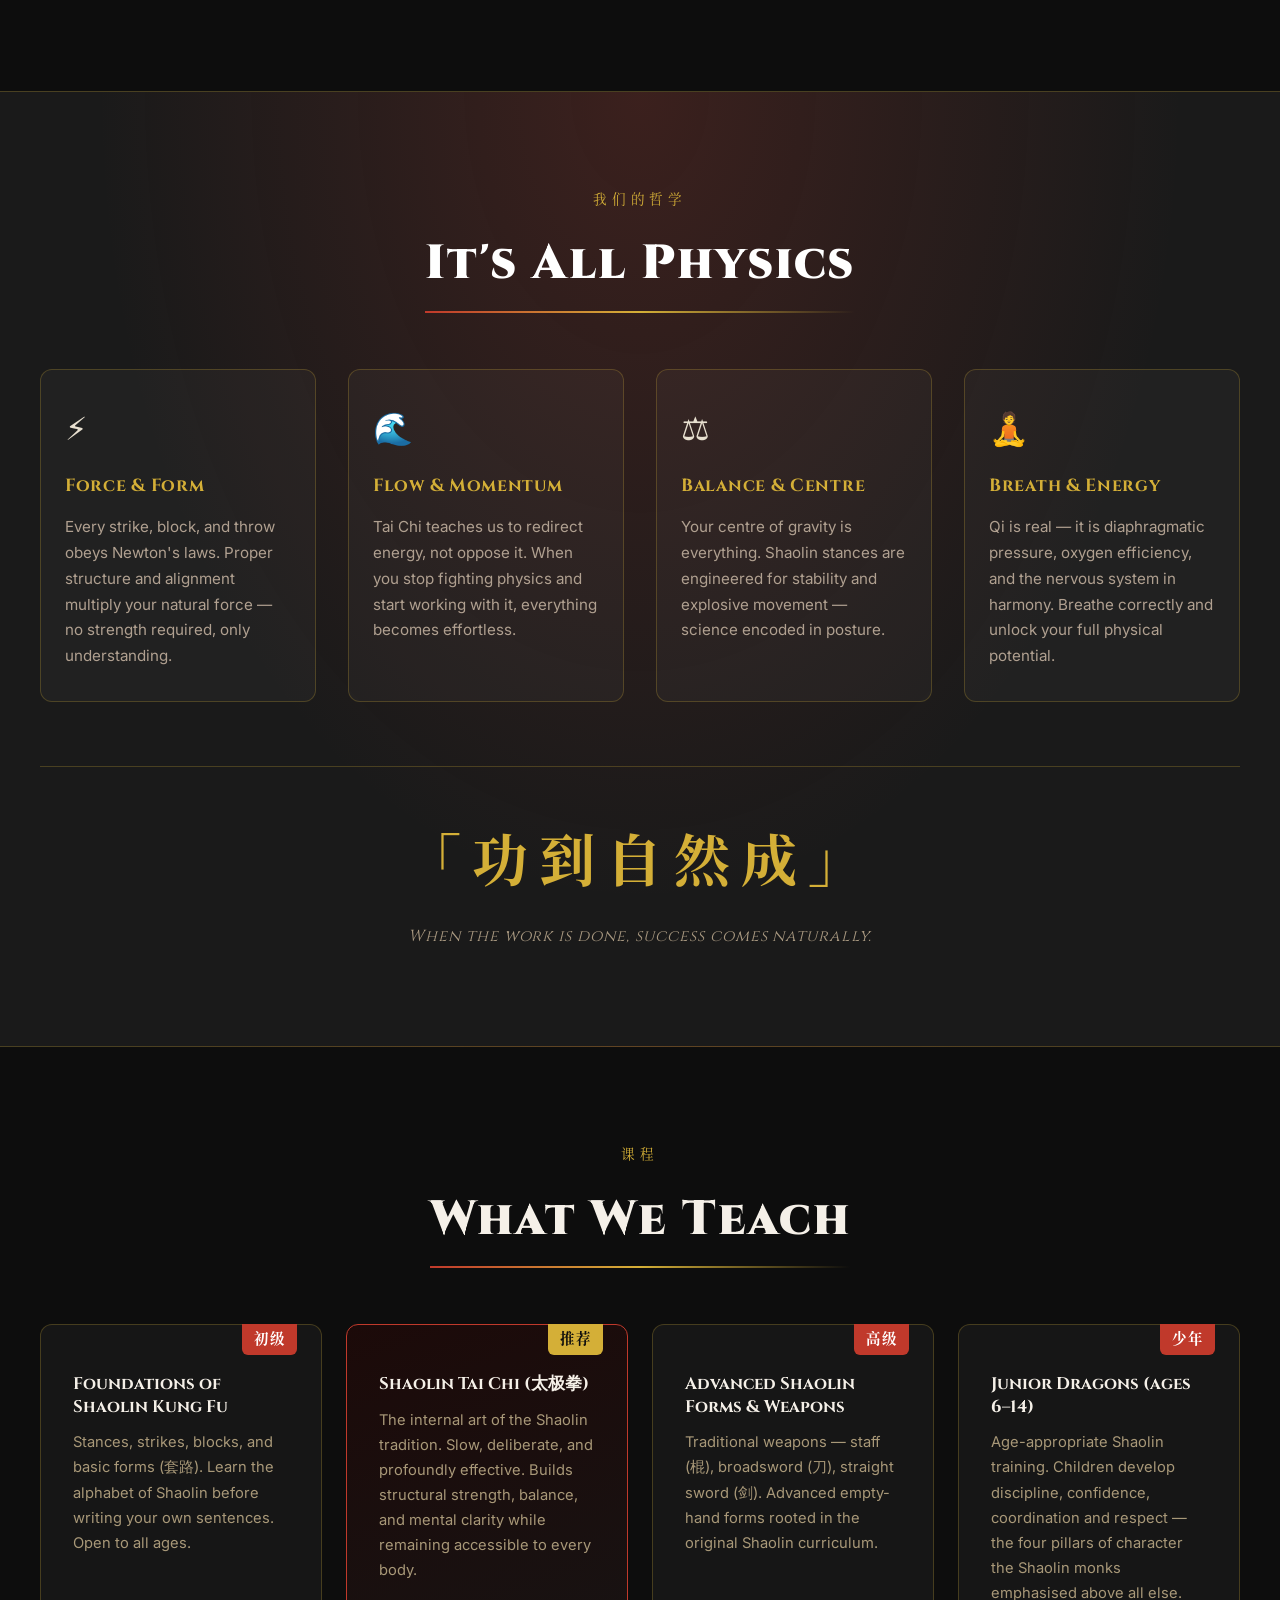
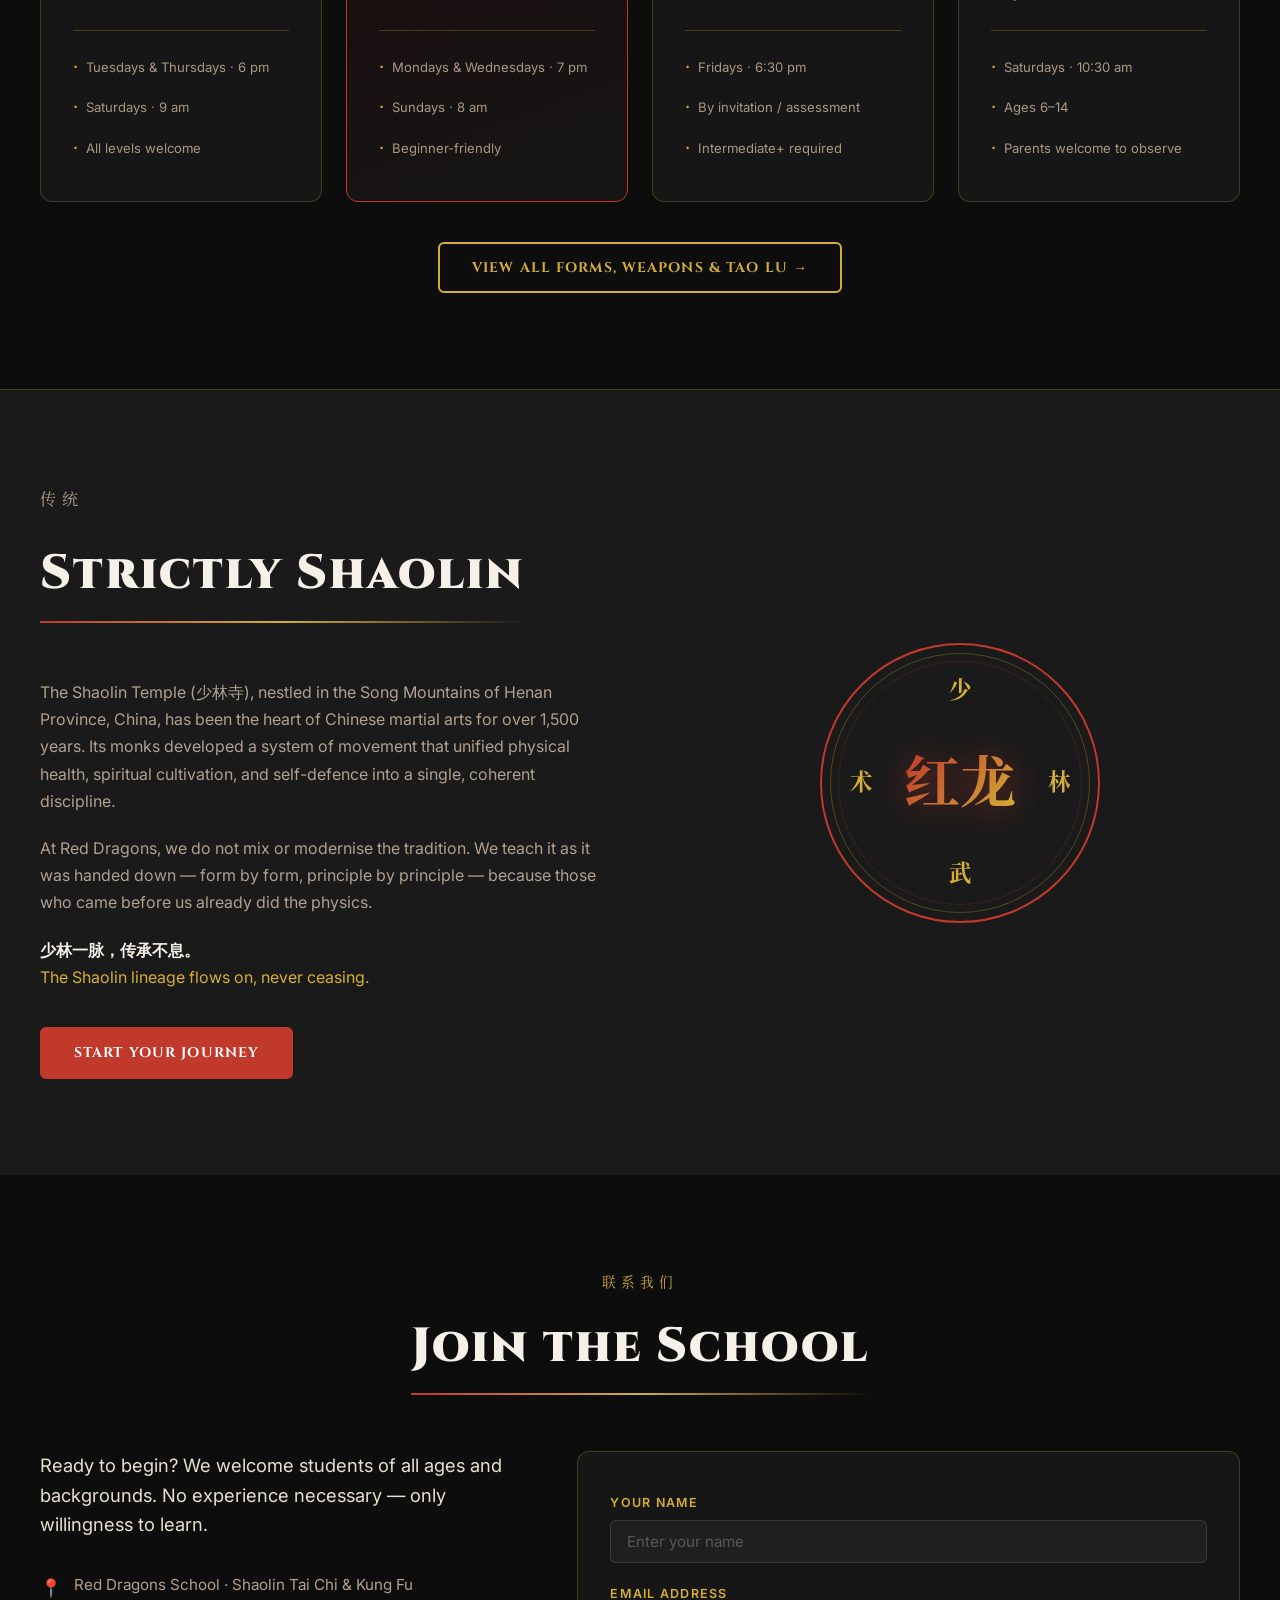
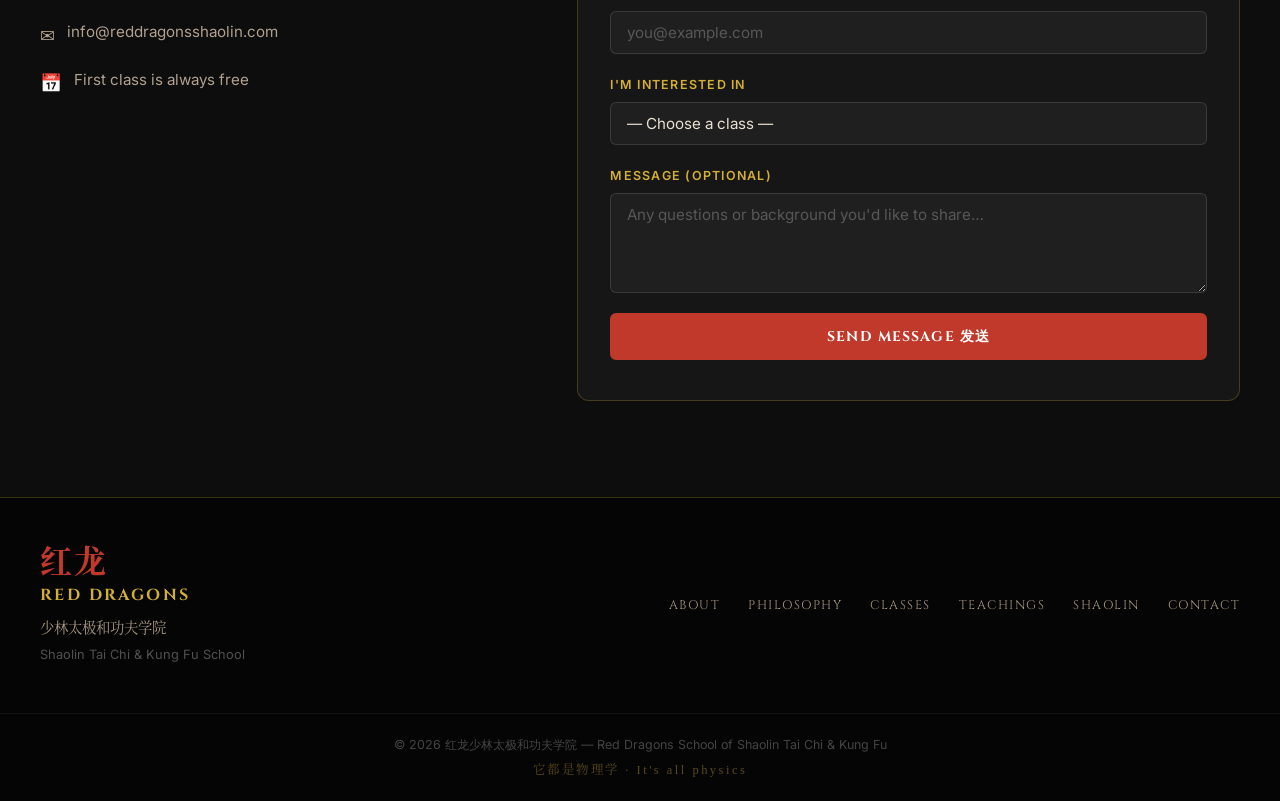
==== commit 34bcde07: "Fix Chinese font rendering: self-host Noto Serif SC subset, add system CJK fallbacks - Add fonts/Not" ====
--- a/index.html
+++ b/index.html
@@ -7,7 +7,8 @@
   <meta name="description" content="Red Dragons School of Shaolin Tai Chi and Kung Fu. Strictly following the ancient teachings of Shaolin. It's all physics." />
   <link rel="preconnect" href="https://fonts.googleapis.com" />
   <link rel="preconnect" href="https://fonts.gstatic.com" crossorigin />
-  <link href="https://fonts.googleapis.com/css2?family=Noto+Serif+SC:wght@400;700;900&family=Cinzel:wght@400;700;900&family=Inter:wght@300;400;600&display=swap" rel="stylesheet" />
+  <!-- Cinzel & Inter from CDN; Noto Serif SC is self-hosted in fonts/ for reliable CJK rendering -->
+  <link href="https://fonts.googleapis.com/css2?family=Cinzel:wght@400;700;900&family=Inter:wght@300;400;600&display=swap" rel="stylesheet" />
   <link rel="stylesheet" href="styles.css" />
 </head>
 <body>
--- a/styles.css
+++ b/styles.css
@@ -3,6 +3,36 @@
    Palette:  --red  #C0392B  |  --gold  #D4AF37  |  --dark  #0D0D0D
              --mid  #1A1A1A  |  --light #F5F0E8
    ═══════════════════════════════════════════════════════════════════ */
+
+/* ─── SELF-HOSTED CHINESE FONT (Noto Serif SC subset) ───────────────
+   Subset covers every CJK character used on this site (~62 KB each).
+   Ensures Chinese text renders even when the Google Fonts CDN is
+   blocked (ad-blockers, firewalls, China, offline).
+   ─────────────────────────────────────────────────────────────────── */
+@font-face {
+  font-family: 'Noto Serif SC';
+  font-style:  normal;
+  font-weight: 400;
+  font-display: swap;
+  src: url('fonts/NotoSerifSC-Regular-subset.woff2') format('woff2');
+  unicode-range: U+3000-303F, U+4E00-9FFF, U+FF00-FFEF;
+}
+@font-face {
+  font-family: 'Noto Serif SC';
+  font-style:  normal;
+  font-weight: 700;
+  font-display: swap;
+  src: url('fonts/NotoSerifSC-Bold-subset.woff2') format('woff2');
+  unicode-range: U+3000-303F, U+4E00-9FFF, U+FF00-FFEF;
+}
+@font-face {
+  font-family: 'Noto Serif SC';
+  font-style:  normal;
+  font-weight: 900;
+  font-display: swap;
+  src: url('fonts/NotoSerifSC-Bold-subset.woff2') format('woff2');
+  unicode-range: U+3000-303F, U+4E00-9FFF, U+FF00-FFEF;
+}
 
 /* ─── RESET & BASE ────────────────────────────────────────────────── */
 *, *::before, *::after {
@@ -25,8 +55,8 @@
   --text:   #E8E0D0;
 
   --font-serif: 'Cinzel', 'Georgia', serif;
-  --font-zh:    'Noto Serif SC', 'STSong', serif;
-  --font-body:  'Inter', system-ui, sans-serif;
+  --font-zh:    'Noto Serif SC', 'PingFang SC', 'Hiragino Sans GB', 'Microsoft YaHei', 'SimSun', 'STSong', 'WenQuanYi Micro Hei', serif;
+  --font-body:  'Inter', 'PingFang SC', 'Microsoft YaHei', system-ui, sans-serif;
 
   --radius:  6px;
   --radius-lg: 12px;
